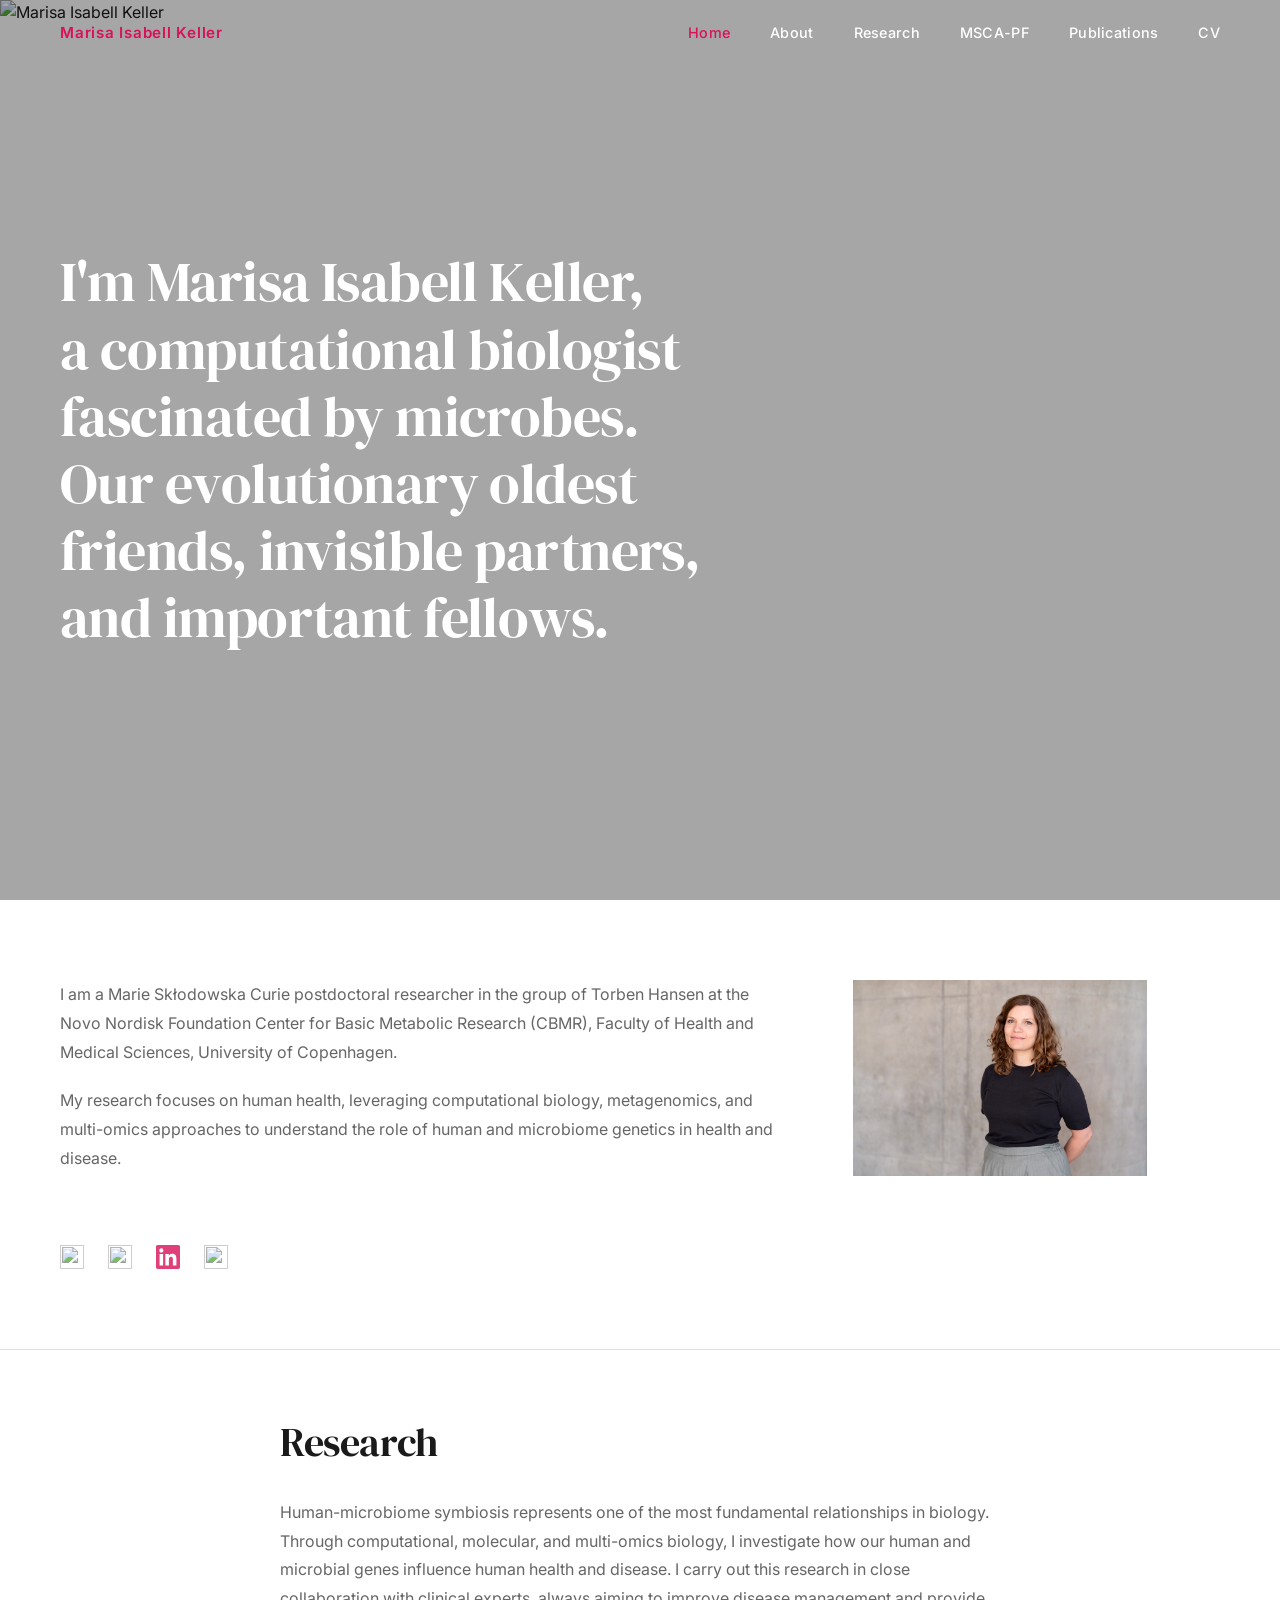
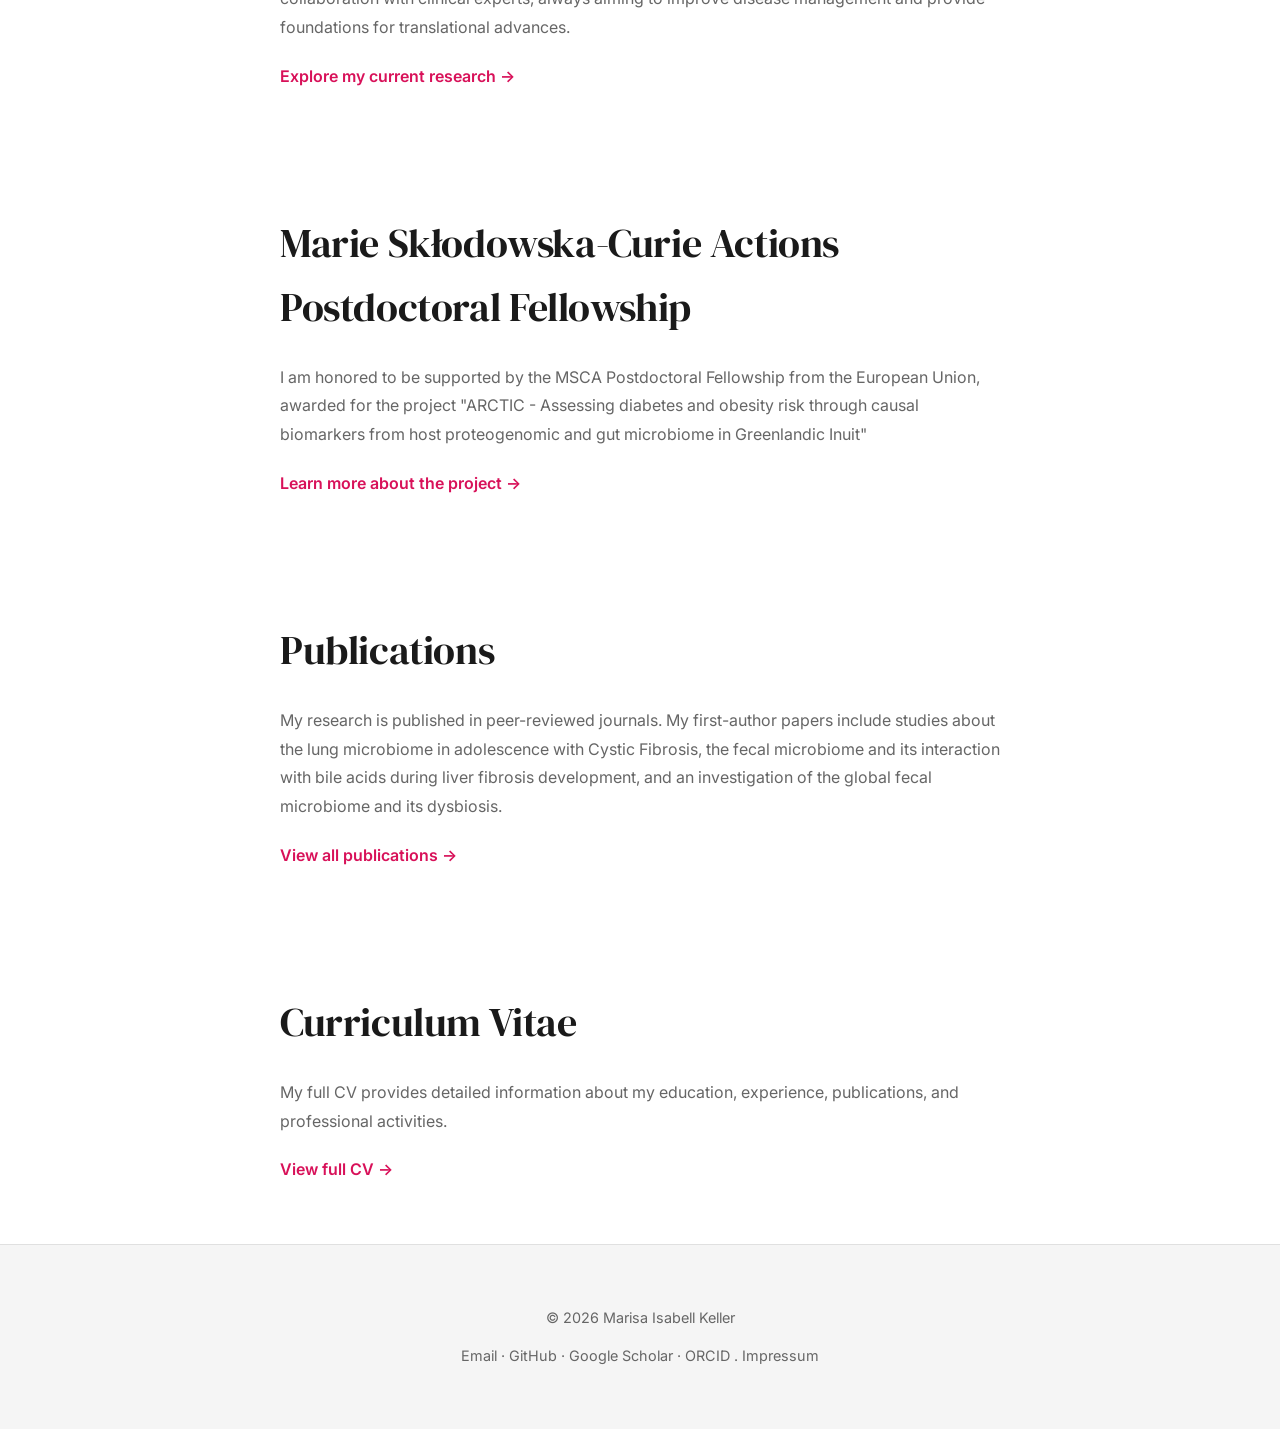
==== index.html @ 7b035389 "Remove News section from index.html Removed the News section and its related content from the index." ====
<!DOCTYPE html>
<html lang="en">
<head>
  <meta charset="UTF-8" />
  <meta name="viewport" content="width=device-width, initial-scale=1.0" />
  <title>Marisa Isabell Keller</title>
  <link rel="stylesheet" href="style.css" />
  <link href="https://fonts.googleapis.com/css2?family=DM+Serif+Display:ital@0;1&display=swap" rel="stylesheet">
</head>

<body>
  <!-- Navigation -->
  <nav class="site-nav">
    <div class="nav-brand">
      <a href="index.html" class="nav-name">Marisa Isabell Keller</a>
    </div>
 <button class="nav-toggle" aria-label="Toggle navigation">
    <span></span>
    <span></span>
    <span></span>
  </button>
    <div class="nav-links">
      <a href="index.html" class="nav-link nav-active">Home</a>
      <a href="index.html#about" class="nav-link">About</a>
      <a href="research.html" class="nav-link">Research</a>
      <a href="msca-pf.html" class="nav-link">MSCA-PF</a>
      <a href="publications.html" class="nav-link">Publications</a>
      <a href="cv.html" class="nav-link">CV</a>
    </div>
  </nav>

  <!-- Full-bleed Hero Image with Overlay Text -->
  <section class="hero-image-section">
    <img src="assets/img/IMG_0040.JPG" alt="Marisa Isabell Keller" class="hero-image-bg">
    <div class="hero-overlay"></div>
    
    <div class="hero-text-container">
      <h1 class="hero-title">I'm Marisa Isabell Keller,<br>a computational biologist fascinated by microbes. Our evolutionary oldest friends, invisible partners, and important fellows.</h1>
    </div>
  </section>

  <main>
    <!-- About Introduction Section -->
    <section class="about-intro-section" id="about">
      <div class="about-content">
        <div class="about-text">
          <p class="intro-text">
            I am a Marie Skłodowska Curie postdoctoral researcher in the group of Torben Hansen at the Novo Nordisk Foundation Center for Basic Metabolic Research (CBMR), Faculty of Health and Medical Sciences, University of Copenhagen.
             </p>
          <p class="intro-text">
            My research focuses on human health, leveraging computational biology, metagenomics, and multi-omics approaches to understand the role of human and microbiome genetics in health and disease.
          </p>
          
          <div class="hero-icons">
            <a href="https://orcid.org/0000-0002-1485-415X" target="_blank" aria-label="ORCID">
              <img src="https://cdn.simpleicons.org/orcid/d81159" alt="">
            </a>
            <a href="https://scholar.google.com/citations?hl=en&user=rikPBz0AAAAJ" target="_blank" aria-label="Google Scholar">
              <img src="https://cdn.simpleicons.org/googlescholar/d81159" alt="">
            </a>
            <a href="https://www.linkedin.com/in/marisa-isabell-keller-954705142/" target="_blank" aria-label="LinkedIn">
              <svg viewBox="0 0 24 24" width="20" height="20" fill="#d81159">
                <path d="M20.45 20.45h-3.56v-5.57c0-1.33-.02-3.04-1.85-3.04-1.85 0-2.13 1.44-2.13 2.94v5.67h-3.56V9h3.41v1.56h.05c.48-.9 1.63-1.85 3.36-1.85 3.59 0 4.25 2.36 4.25 5.44v6.34zM5.34 7.43c-1.14 0-2.03-.92-2.03-2.04 0-1.12.89-2.04 2.03-2.04 1.13 0 2.04.92 2.04 2.04 0 1.12-.91 2.04-2.04 2.04zm1.76 13.02H3.58V9h3.52v11.45zM22.22 0H1.78C.8 0 0 .77 0 1.72v20.56C0 23.23.8 24 1.78 24h20.44c.98 0 1.78-.77 1.78-1.72V1.72C24 .77 23.2 0 22.22 0z"/>
              </svg>
            </a>
            <a href="https://bsky.app/profile/maelschermarisa.bsky.social" target="_blank" aria-label="Bluesky">
              <img src="https://cdn.simpleicons.org/bluesky/d81159" alt="">
            </a>
          </div>
        </div>

        <div class="about-image">
          <img src="assets/img/MarisaIsabellKeller_DSC6851_1920px.jpeg" alt="Marisa Isabell Keller">
        </div>
      </div>
    </section>

    <!-- Research Section -->
    <section class="flow-section" style="position: relative;">
      <div class="section-content">
        <h2>Research</h2>
        <p>
          Human-microbiome symbiosis represents one of the most fundamental relationships in biology. Through computational, molecular, and multi-omics biology, I investigate how our human and microbial genes influence human health and disease. 
          I carry out this research in close collaboration with clinical experts, always aiming to improve disease management and provide foundations for translational advances. 
        </p>
        <p>
         <a href="publications.html" class="link-arrow">Explore my current research →</a>
        </p>
      </div>
      <a href="research.html" class="section-overlay-link" aria-hidden="true" tabindex="-1"></a>
    </section>

    <!-- MSCA-PF Section -->
    <section class="flow-section light" style="position: relative;">
      <div class="section-content">
        <h2>Marie Skłodowska-Curie Actions Postdoctoral Fellowship</h2>
        <p>
          I am honored to be supported by the MSCA Postdoctoral Fellowship from the European Union, awarded for the project "ARCTIC - Assessing diabetes and obesity risk through
causal biomarkers from host proteogenomic and gut microbiome in Greenlandic Inuit"
        </p>
        <p>
          <a href="msca-pf.html" class="link-arrow">Learn more about the project →</a>
        </p>
      </div>
      <a href="msca-pf.html" class="section-overlay-link" aria-hidden="true" tabindex="-1"></a>
    </section>

    <!-- Publications Section -->
    <section class="flow-section" style="position: relative;">
      <div class="section-content">
        <h2>Publications</h2>
        <p>
          My research is published in peer-reviewed journals. My first-author papers include studies about the lung microbiome in adolescence with Cystic Fibrosis, the fecal microbiome and its interaction with bile acids during liver fibrosis development, and an investigation of the global fecal microbiome and its dysbiosis. 
        </p>
        <p>
          <a href="publications.html" class="link-arrow">View all publications →</a>
        </p>
      </div>
      <a href="publications.html" class="section-overlay-link" aria-hidden="true" tabindex="-1"></a>
    </section>

    <!-- CV Section -->
    <section class="flow-section" style="position: relative;">
      <div class="section-content">
        <h2>Curriculum Vitae</h2>
        <p>
          My full CV provides detailed information about my education, experience, publications, and professional activities.
        </p>
        <p>
          <a href="cv.html" class="link-arrow">View full CV →</a>
        </p>
      </div>
      <a href="cv.html" class="section-overlay-link" aria-hidden="true" tabindex="-1"></a>
    </section>
  </main>

  <!-- Footer -->
  <footer>
    <p>© 2026 Marisa Isabell Keller</p>
    <p>
      <a href="mailto:marisa.keller@sund.ku.dk">Email</a> ·
      <a href="https://github.com/MarisaIsabell">GitHub</a> ·
      <a href="https://scholar.google.com/citations?hl=en&user=rikPBz0AAAAJ">Google Scholar</a> ·
      <a href="https://orcid.org/0000-0002-1485-415X">ORCID</a> .
      <a href="impressum.html">Impressum</a>
    </p>
  </footer>
  
  <script>
  const nav = document.querySelector('.site-nav');
  const hero = document.querySelector('.hero-image-section');
  function updateNav() {
    nav.classList.toggle('site-nav--scrolled', window.scrollY >= hero.offsetHeight);
  }
  window.addEventListener('scroll', updateNav, { passive: true });
  updateNav();
</script>
  
  <script>
  const toggle = document.querySelector('.nav-toggle');
  const navLinks = document.querySelector('.nav-links');
  toggle.addEventListener('click', () => {
    toggle.classList.toggle('nav-toggle--open');
    navLinks.classList.toggle('nav-links--open');
  });
</script>
</body>
</html>
---- style.css ----
@import url('https://fonts.googleapis.com/css2?family=DM+Serif+Display:ital@0;1&display=swap');
@import url('https://fonts.googleapis.com/css2?family=Inter:wght@300;400;500;600&display=swap');

/* ============================================
   COLOR PALETTE - MINIMALIST
   ============================================ */
:root {
  --background: #ffffff;
  --text: #1a1a1a;
  --text-light: #666666;
  --accent: #d81159;
  --accent-hover: #b80d4a;
  --beige: #f5f5f5;
  --border: #e0e0e0;
  --white-soft: #fefdfb;
}

* {
  box-sizing: border-box;
  margin: 0;
  padding: 0;
}

html {
  scroll-behavior: smooth;
}

body {
  font-family: 'Inter', -apple-system, BlinkMacSystemFont, 'Segoe UI', sans-serif;
  width: 100%;
  margin: 0 auto;
  padding: 0;
  line-height: 1.6;
  color: var(--text);
  background: var(--background);
  font-size: 1rem;
  font-weight: 400;
}

/* ============================================
   NAVIGATION — HOME (over dark hero)
   ============================================ */

.site-nav {
  display: flex;
  align-items: center;
  justify-content: space-between;
  padding: 20px 60px;
  gap: 18px;
  background: transparent;
  position: fixed;
  top: 0;
  left: 0;
  right: 0;
  z-index: 1000;
  width: 100%;
  transition: background 0.3s ease, box-shadow 0.3s ease;
}

.site-nav--scrolled {
  background: var(--background);
}

.site-nav--scrolled .nav-link {
  color: var(--text);
}

.site-nav--scrolled .nav-link:hover {
  color: var(--accent);
}

.site-nav--scrolled .nav-link.nav-active {
  color: var(--accent);
  font-weight: 600;
}

.site-nav--scrolled .nav-name--secondary {
   color: var(--text);
}

.nav-brand {
  flex-shrink: 0;
}

.nav-name {
  font-size: 0.95rem;
  font-weight: 600;
  letter-spacing: 0.05em;
  text-decoration: none;
  color: var(--accent);
  transition: all 0.3s ease;
}

.nav-name:hover {
  color: var(--accent-hover);
   text-decoration: none;
}

.nav-links {
  display: flex;
  flex-wrap: wrap;
  gap: 40px;
  margin-left: auto;
}

.nav-link {
  color: white;
  text-decoration: none;
  font-size: 0.9rem;
  font-weight: 500;
  letter-spacing: 0.02em;
  transition: all 0.3s ease;
  position: relative;
}

.nav-link:hover {
  font-weight: 700;
  color: var(--accent);
}

.nav-link.nav-active {
  font-weight: 500;
  color: var(--accent);
}

.nav-name--secondary {
  color: white;
text-decoration: none;
}

/* ============================================
   HAMBURGER MENU — MOBILE
   ============================================ */

.nav-toggle {
  display: none;
  flex-direction: column;
  gap: 2px;
  cursor: pointer;
  background: none;
  border: none;
  padding: 4px;
  position: relative;    /* ← add */
  z-index: 1001;  
}

.nav-toggle span {
  display: block;
  width: 24px;
  height: 2px;
  background: white;
  transition: all 0.3s ease;
}

.site-nav--scrolled .nav-toggle span {
  background: var(--text);
}

.nav-toggle--open span:nth-child(1) {
  transform: translateY(7px) rotate(45deg);
}

.nav-toggle--open span:nth-child(2) {
  opacity: 0;
}

.nav-toggle--open span:nth-child(3) {
  transform: translateY(-7px) rotate(-45deg);
}

@media (max-width: 768px) {
  .nav-toggle {
    display: flex;
  }
  .nav-links {
    display: none;
    position: fixed;
    top: 0;
    left: 0;
    right: 0;
    bottom: 0;
    background: transparent;        /* ← was var(--background) */
    flex-direction: column;
    align-items: flex-end;          /* ← was center */
    justify-content: flex-start;    /* ← was center */
    padding-top: 30px;              /* ← space below nav bar */
    padding-right: 30px;            /* ← right alignment breathing room */
    gap: 6px;
    z-index: 999;
  }
  .nav-links--open {
    display: flex;
  }
  .nav-links .nav-link {
    color: white;                   /* ← was var(--text), needs to show on hero */
    font-size: 1rem;
  }
  .nav-links .nav-link.nav-active {
    color: var(--accent);
  }
}

/* ============================================
   PAGE HERO — secondary pages
   ============================================
   Full-bleed image hero matching the home page
   style, but at 50vh height for inner pages.
   Nav sits above it (sticky, solid background).
   ============================================ */

.page-hero {
  position: relative;
  width: 100%;
  height: 75vh;
  min-height: 300px;
  overflow: hidden;
  display: flex;
  align-items: flex-end;
  justify-content: flex-start;
}

.page-hero-bg {
  position: absolute;
  top: 0;
  left: 0;
  width: 100%;
  height: 100%;
  object-fit: cover;
  object-position: center;
  z-index: 0;
}

.page-hero-overlay {
  position: absolute;
  top: 0;
  left: 0;
  right: 0;
  bottom: 0;
  background: rgba(0, 0, 0, 0.40);
  z-index: 1;
}

.photo-credit {
  position: absolute;
  bottom: 12px;
  right: 16px;
  z-index: 2;
  font-size: 0.6rem;
  color: rgba(255, 255, 255, 0.7);
  text-decoration: none;
  letter-spacing: 0.02em;
  transition: color 0.3s ease;
}

.photo-credit:hover {
  color: white;
  text-decoration: none;
}

.page-hero-text {
  position: relative;
  z-index: 2;
  padding: 60px 57px;
}

.page-hero-label {
  display: block;
  font-size: 1.2rem;
  font-weight: 600;
  letter-spacing: 0.12em;
  text-transform: uppercase;
  color: var(--accent);
  margin-bottom: 12px;
text-shadow: 0 1px 5px rgba(0, 0, 0, 0.8);
}

.page-hero h1 {
  font-family: 'DM Serif Display', serif;
  font-size: 3rem;
  font-weight: 400;
  line-height: 1.2;
  color: white;
  letter-spacing: -0.01em;
  max-width: 700px;
  margin: 0;
}

/* ============================================
   HERO IMAGE SECTION
   ============================================ */

.hero-image-section {
  position: relative;
  width: 100%;
  height: 100vh;
  overflow: hidden;
  display: flex;
  align-items: center;
  justify-content: flex-start;
}

.hero-image-bg {
  position: absolute;
  top: 0;
  left: 0;
  width: 100%;
  height: 100%;
  object-fit: cover;
  object-position: center;
  z-index: 0;
}

.hero-overlay {
  position: absolute;
  top: 0;
  left: 0;
  right: 0;
  bottom: 0;
  background: rgba(0, 0, 0, 0.35);
  z-index: 1;
}

.hero-text-container {
  position: relative;
  z-index: 2;
  text-align: left;
  padding: 60px 60px;
  max-width: 800px;
  margin: 0;
}

.hero-title {
  font-family: 'DM Serif Display', serif;
  font-size: 3.5rem;
  font-weight: 400;
  line-height: 1.2;
  color: white;
  letter-spacing: -0.01em;
  margin: 0;
}

/* ============================================
   MAIN CONTENT
   ============================================ */

main {
  padding: 0;
  width: 100%;
}

.section-content {
  max-width: 800px;
  margin: 0 auto;
  padding: 0 40px;
}

/* ============================================
   ABOUT INTRO SECTION
   ============================================ */

.about-intro-section {
  padding: 80px 60px;
  background: var(--background);
  width: 100%;
  border-bottom: 1px solid var(--border);
}

.about-content {
  max-width: 1200px;
  margin: 0 auto;
  display: grid;
  grid-template-columns: 2fr 1fr;
  gap: 60px;
  align-items: center;
}

.about-text {
  display: flex;
  flex-direction: column;
}

.intro-text {
  font-size: 1.0rem;
  line-height: 1.8;
  color: var(--text-light);
  margin-bottom: 20px;
}

.intro-text:last-of-type {
  margin-bottom: 32px;
}

.about-image {
  width: 80%;
  overflow: hidden;
   align-self: start;
}

.about-image img {
  width: 100%;
  height: auto;
  display: block;
  object-fit: cover;
   max-height: 480px;
   object-position: top;
}

.hero-icons {
  display: flex;
  gap: 24px;
  margin-top: 40px;
  align-items: center;
}

.hero-icons a {
  display: inline-flex;
  align-items: center;
  justify-content: center;
  text-decoration: none;
  transition: opacity 0.3s ease, transform 0.3s ease;
}

.hero-icons img,
.hero-icons svg {
  width: 24px;
  height: 24px;
  opacity: 0.8;
  transition: opacity 0.3s ease, transform 0.3s ease;
}

.hero-icons a:hover img,
.hero-icons a:hover svg {
  opacity: 1;
  transform: translateY(-2px);
}

/* ============================================
   FLOW SECTIONS
   ============================================ */

.flow-section {
  padding: 60px 40px;
  background: var(--background);
  width: 100%;
  border-top: none;
}

.flow-section.light {
  background: var(--background);
}

.flow-section h2 {
  font-family: 'DM Serif Display', serif;
  font-size: 2.5rem;
  font-weight: 400;
  color: var(--text);
  margin: 0 0 24px 0;
  letter-spacing: -0.01em;
}

.flow-section p {
  font-size: 1.0rem;
  line-height: 1.8;
  color: var(--text-light);
  margin-bottom: 20px;
}

.flow-section p:last-child {
  margin-bottom: 0;
}

.link-arrow {
  color: var(--accent);
  text-decoration: none;
  font-weight: 600;
  transition: all 0.3s ease;
  display: inline-block;
}

.link-arrow:hover {
  color: var(--accent-hover);
  transform: translateX(4px);
}

/* ============================================
   TYPOGRAPHY
   ============================================ */

h1, h2, h3, h4, h5, h6 {
  font-family: 'DM Serif Display', serif;
  font-weight: 400;
  letter-spacing: -0.01em;
  color: var(--text);
}

h2 {
  font-size: 2.5rem;
  margin: 0 0 32px 0;
}

h3 {
  font-size: 1.4rem;
  margin: 0 0 20px 0;
}

p {
  margin: 0 0 16px 0;
  font-size: 1rem;
  line-height: 1.8;
  color: var(--text-light);
}

p:last-child {
  margin-bottom: 0;
}

a {
  color: var(--accent);
  text-decoration: none;
  transition: all 0.3s ease;
}

a:hover {
  color: var(--accent-hover);
}
.news-figure-right {
  float: right;
  max-width: 320px;
  margin: 0 0 1rem 1.5rem;  /* space below + to the left of the image */
}

.news-figure-right img {
  width: 100%;
  height: auto;
  border-radius: 6px;
  display: block;
}

.news-figure-right figcaption {
  font-size: 0.85rem;
  color: #666;
  margin-top: 0.4rem;
}

/* stack instead of float on narrow screens */
@media (max-width: 600px) {
  .news-figure-right {
    float: none;
    max-width: 100%;
    margin: 1rem 0;
  }
}
/* ============================================
   FOOTER
   ============================================ */

footer {
  padding: 60px 60px;
  margin-top: 0;
  border-top: 1px solid var(--border);
  font-size: 0.9rem;
  color: var(--text-light);
  background: var(--beige);
  text-align: center;
  width: 100%;
}

footer p {
  margin-bottom: 12px;
  font-size: 0.9rem;
}

footer p:last-child {
  margin-bottom: 0;
}

footer a {
  text-decoration: none;
  color: var(--text-light);
  border-bottom: 1px solid transparent;
  transition: all 0.3s ease;
}

footer a:hover {
  color: var(--accent);
  border-bottom-color: var(--accent);
}

/* ============================================
   RESPONSIVE DESIGN
   ============================================ */

@media (max-width: 1024px) {
  .site-nav {
    padding: 25px 40px;
  }

  .nav-links {
    gap: 30px;
  }

  .hero-title {
    font-size: 2.8rem;
  }

  .hero-text-container {
    padding: 60px 40px;
  }

  .about-intro-section {
    padding: 80px 40px;
  }

  .about-content {
    gap: 40px;
  }

  .flow-section {
    padding: 60px 40px;
  }

  .flow-section h2 {
    font-size: 2rem;
  }

  .intro-text,
  .flow-section p {
    font-size: 1rem;
  }

  .page-hero {
    height: 45vh;
  }

  .page-hero-text {
    padding: 40px 40px;
  }

  .page-hero h1 {
    font-size: 2.4rem;
  }
}

@media (max-width: 768px) {
  .site-nav {
    padding: 20px 30px;
  }

  .nav-name {
    font-size: 0.85rem;
   text-decoration: none;
  }

  .nav-links {
    gap: 25px;
    font-size: 0.85rem;
  }

  .hero-title {
    font-size: 2rem;
  }

  .hero-text-container {
    padding: 40px 30px;
  }

  .about-intro-section {
    padding: 60px 30px;
  }

  .about-content {
    grid-template-columns: 1fr;
    gap: 40px;
  }

  .flow-section {
    padding: 50px 30px;
  }

  .flow-section h2 {
    font-size: 1.8rem;
    margin-bottom: 20px;
  }

  .intro-text,
  .flow-section p {
    font-size: 0.95rem;
    margin-bottom: 16px;
  }

  .hero-icons {
    gap: 18px;
  }

  .hero-icons img,
  .hero-icons svg {
    width: 20px;
    height: 20px;
  }

  footer {
    padding: 40px 30px;
  }

  .page-hero {
    height: 27vh;
    min-height: 260px;
  }

  .page-hero-text {
    padding: 32px 30px;
  }

  .page-hero h1 {
    font-size: 2rem;
  }
}

@media (max-width: 480px) {
  .site-nav {
    padding: 16px 20px;
  }

  .nav-brand {
    width: auto;
    margin-bottom: 0;
  }

  .nav-links {
    gap: 8px;
    flex-wrap: wrap;
    font-size: 0.8rem;
  }

  .hero-image-section {
    height: 100vh;
  }

  .hero-title {
    font-size: 1.5rem;
    line-height: 1.3;
  }

  .hero-text-container {
    padding: 30px 18px;
  }

  .about-intro-section {
    padding: 50px 20px;
  }

  .about-content {
    grid-template-columns: 1fr;
    gap: 30px;
  }

  .flow-section {
    padding: 50px 20px;
  }

  .flow-section h2 {
    font-size: 1.5rem;
    margin-bottom: 16px;
  }

  .intro-text,
  .flow-section p {
    font-size: 0.9rem;
    margin-bottom: 12px;
  }

  .section-content {
    padding: 0 20px;
  }

  .hero-icons {
    gap: 14px;
    margin-top: 32px;
  }

  .hero-icons img,
  .hero-icons svg {
    width: 18px;
    height: 18px;
  }

  footer {
    padding: 30px 20px;
    font-size: 0.8rem;
  }

  footer p {
    margin-bottom: 8px;
  }

  .page-hero {
    height: 25vh;
    min-height: 220px;
  }

  .page-hero-text {
    padding: 24px 20px;
  }

  .page-hero h1 {
    font-size: 1.6rem;
  }
}

/* ============================================
   INNER PAGE LAYOUT
   ============================================
   Used on all pages except index.html.
   Nav sits over the page-hero (position: fixed,
   transparent) exactly like the home page.
   ============================================ */

.inner-main {
  padding: 0;
  width: 100%;
}

.inner-section {
  padding: 80px 60px;
}

.inner-section + .inner-section {
  padding-top: 0;
}

.inner-content {
  max-width: 800px;
  margin: 0 auto;
}

.inner-content h2 {
  font-family: 'DM Serif Display', serif;
  font-size: 2rem;
  font-weight: 400;
  color: var(--text);
  margin: 0 0 24px 0;
  letter-spacing: -0.01em;
}

.inner-content p {
  font-size: 1.05rem;
  line-height: 1.8;
  color: var(--text-light);
  margin-bottom: 16px;
}

.inner-content p:last-child {
  margin-bottom: 0;
}

.inner-content strong {
  color: var(--text);
  font-weight: 600;
}
.inner-content a {
  color: inherit;
  text-decoration: none;
}

.inner-content a:hover {
  color: var(--accent);
  text-decoration: underline;
}

/* CV page: short hero (no background image) */
.page-hero--short {
  height: 28vh;
  min-height: 200px;
  background: var(--text);
}

/* ============================================
   PUBLICATIONS LIST
   ============================================ */

.pub-year-group {
  margin-bottom: 56px;
}

.pub-year-group:last-child {
  margin-bottom: 0;
}

.pub-year-label {
  font-family: 'DM Serif Display', serif;
  font-size: 1.6rem;
  font-weight: 400;
  color: var(--text);
  margin-bottom: 24px;
  padding-bottom: 12px;
  border-bottom: 1px solid var(--border);
}

.pub-entry {
  padding: 20px 0;
  border-bottom: 1px solid var(--border);
}

.pub-entry:last-child {
  border-bottom: none;
}

.pub-meta {
  display: flex;
  flex-direction: column;
  gap: 4px;
}

.pub-authors {
  font-size: 0.9rem;
  color: var(--text-light);
  line-height: 1.6;
}

.pub-title {
  font-size: 1rem;
  font-weight: 600;
  color: var(--text);
  line-height: 1.5;
  display: block;
  margin-top: 2px;
}

.pub-journal {
  font-size: 0.9rem;
  color: var(--text-light);
  display: flex;
  align-items: center;
  gap: 8px;
  flex-wrap: wrap;
}

.pub-doi {
  font-size: 0.8rem;
  color: var(--accent);
  text-decoration: none;
  margin-top: 2px;
  display: inline-block;
  letter-spacing: 0.01em;
}

.pub-doi:hover {
  color: var(--accent-hover);
}

.pub-badge {
  display: inline-block;
  font-size: 0.7rem;
  font-weight: 600;
  letter-spacing: 0.08em;
  text-transform: uppercase;
  padding: 2px 7px;
  border-radius: 2px;
  vertical-align: middle;
}

.pub-badge--preprint {
  background: #fff3e0;
  color: #b35c00;
}

.pub-badge--thesis {
  background: #e8f5e9;
  color: #2e7d32;
}

/* ============================================
   RESPONSIVE — INNER PAGES
   ============================================ */

@media (max-width: 1024px) {
  .inner-section {
    padding: 60px 40px;
  }
  .inner-section + .inner-section {
    padding-top: 0;
  }
}

@media (max-width: 768px) {
  .inner-section {
    padding: 48px 30px;
  }
  .inner-section + .inner-section {
    padding-top: 0;
  }
  .inner-content h2 {
    font-size: 1.6rem;
  }
  .pub-year-label {
    font-size: 1.3rem;
  }
}

@media (max-width: 480px) {
  .inner-section {
    padding: 40px 20px;
  }
  .inner-section + .inner-section {
    padding-top: 0;
  }
  .inner-content h2 {
    font-size: 1.4rem;
  }
}

.section-overlay-link {
  position: absolute;
  inset: 0;
  z-index: 0;
}

.section-content {
  position: relative;
  z-index: 1;
}

.flow-section:has(.section-overlay-link) {
  cursor: pointer;
}

.eu-logo {
  height: 72px;
  width: auto;
  flex-shrink: 0;
}

.pub-authors strong {
  color: var(--accent);
}
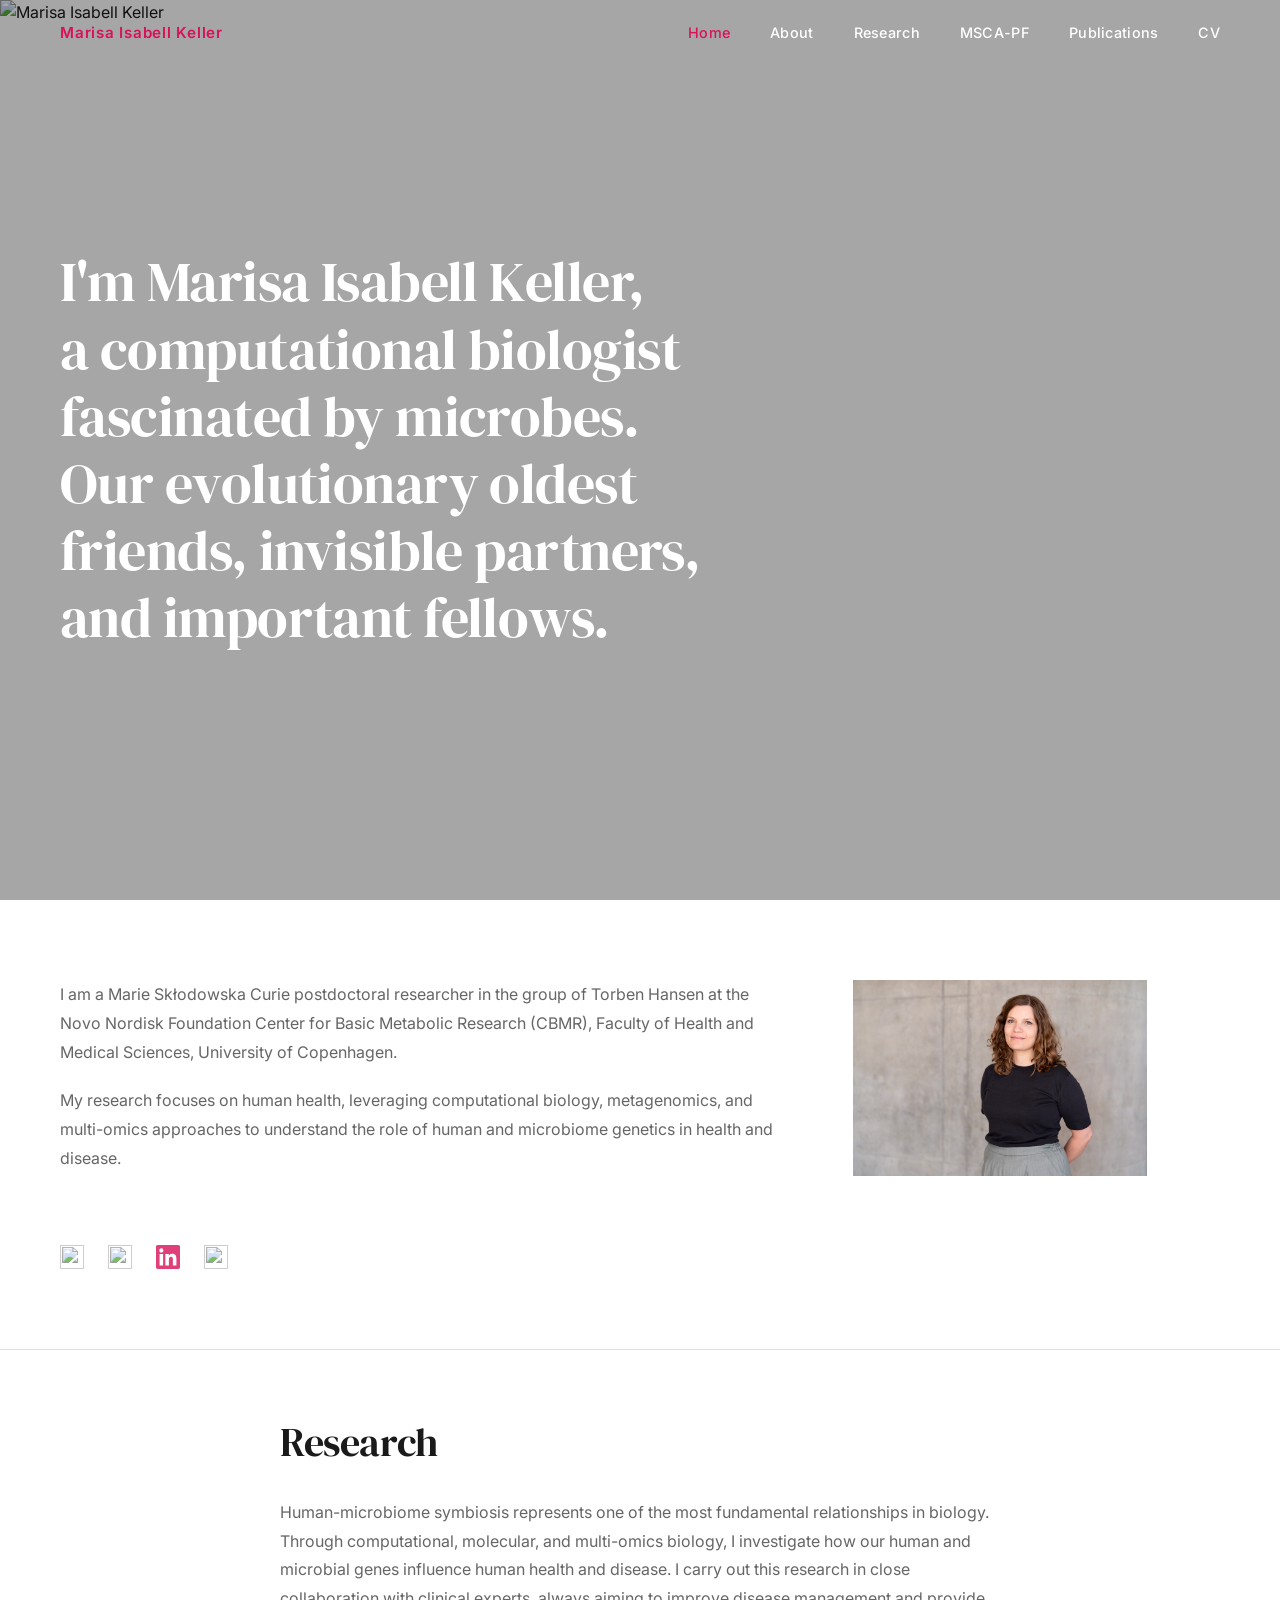
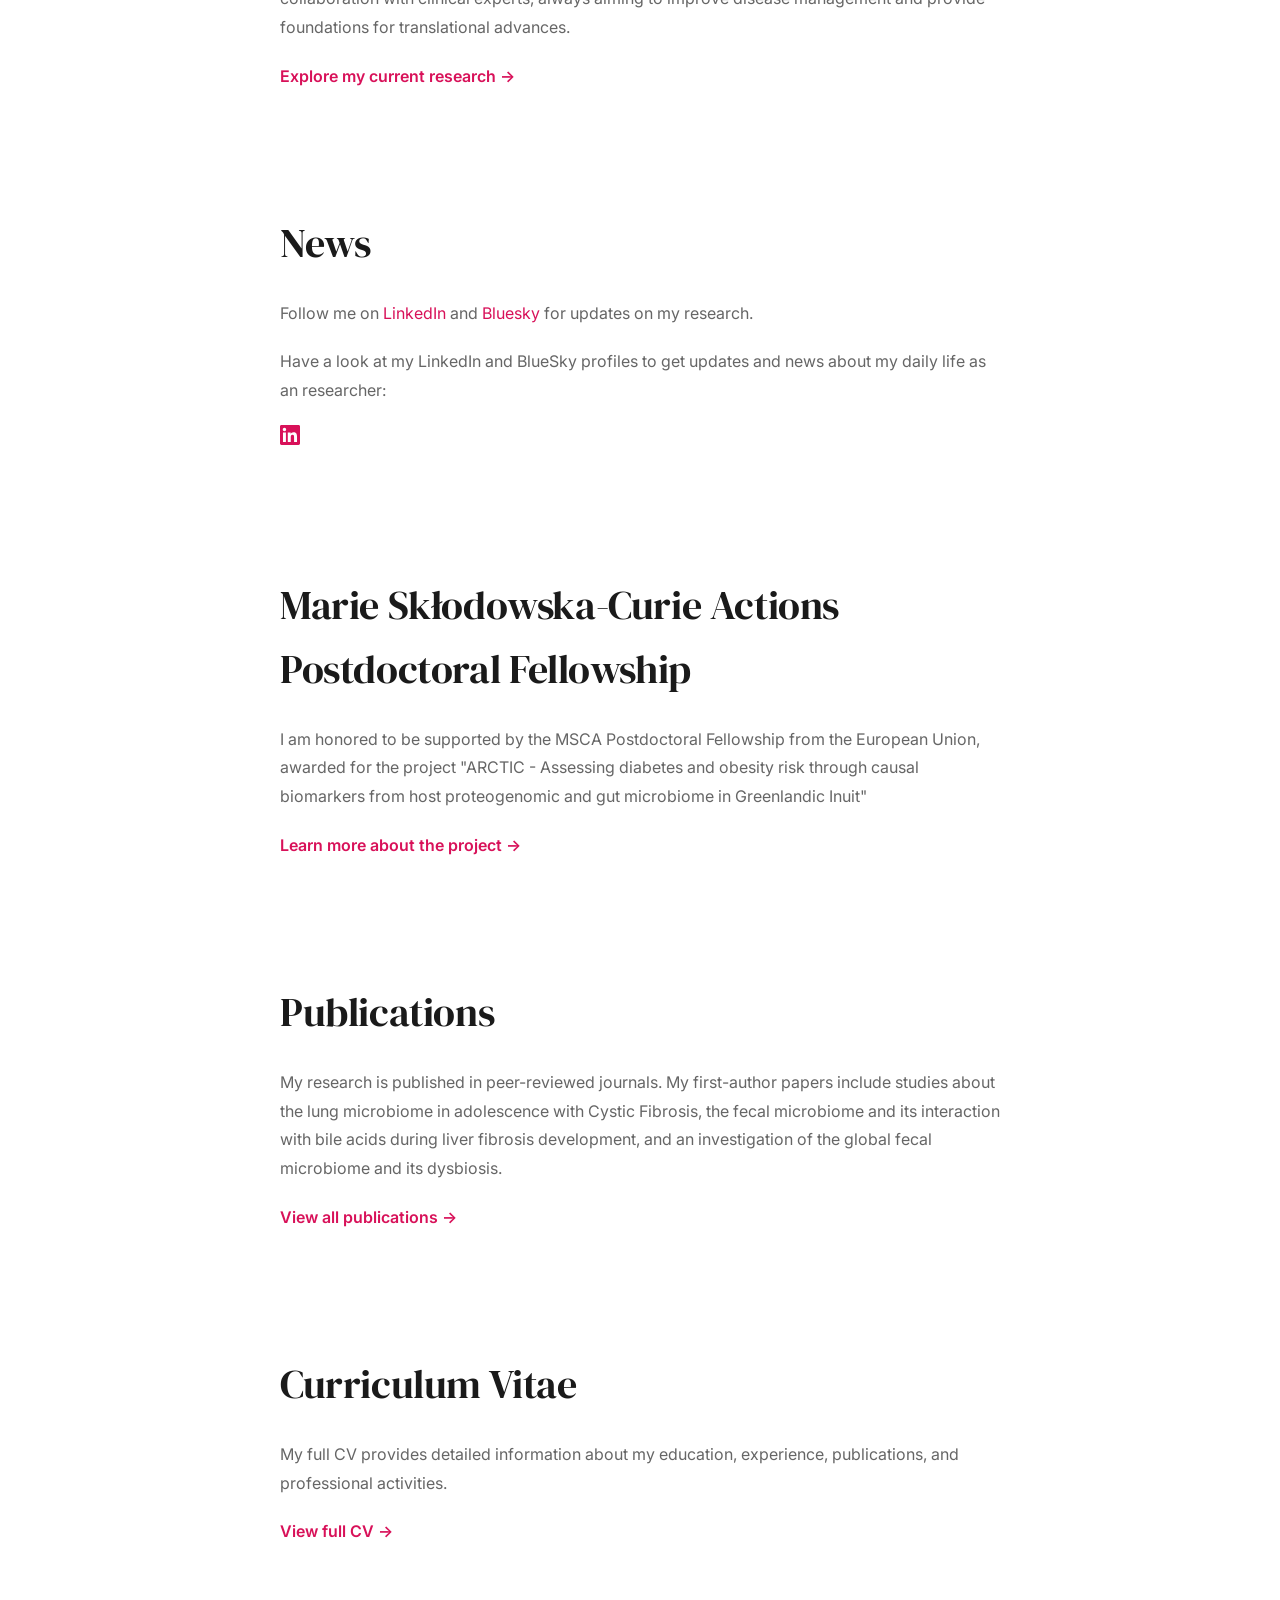
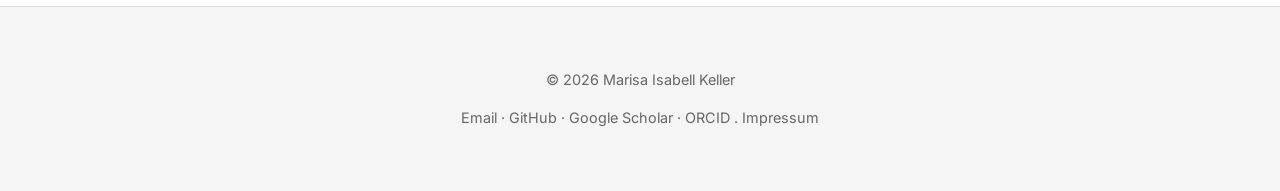
==== commit 607640ae: "Add News section with social media links Added a News section with links to LinkedIn and Bluesky pro" ====
--- a/index.html
+++ b/index.html
@@ -90,6 +90,28 @@
       <a href="research.html" class="section-overlay-link" aria-hidden="true" tabindex="-1"></a>
     </section>
 
+    <!-- News Section -->
+    <section class="flow-section" style="position: relative;">
+      <div class="section-content">
+        <h2>News</h2>
+        <p>Follow me on <a href="YOUR-LINKEDIN-URL" target="_blank" rel="noopener">LinkedIn</a>
+and <a href="YOUR-BLUESKY-URL" target="_blank" rel="noopener">Bluesky</a>
+for updates on my research.</p>
+        
+        <p>
+          Have a look at my LinkedIn and BlueSky profiles to get updates and news about my daily life as an researcher:
+        </p>
+          <a href="https://www.linkedin.com/in/marisa-isabell-keller-954705142/" target="_blank" aria-label="LinkedIn">
+              <svg viewBox="0 0 24 24" width="20" height="20" fill="#d81159">
+                <path d="M20.45 20.45h-3.56v-5.57c0-1.33-.02-3.04-1.85-3.04-1.85 0-2.13 1.44-2.13 2.94v5.67h-3.56V9h3.41v1.56h.05c.48-.9 1.63-1.85 3.36-1.85 3.59 0 4.25 2.36 4.25 5.44v6.34zM5.34 7.43c-1.14 0-2.03-.92-2.03-2.04 0-1.12.89-2.04 2.03-2.04 1.13 0 2.04.92 2.04 2.04 0 1.12-.91 2.04-2.04 2.04zm1.76 13.02H3.58V9h3.52v11.45zM22.22 0H1.78C.8 0 0 .77 0 1.72v20.56C0 23.23.8 24 1.78 24h20.44c.98 0 1.78-.77 1.78-1.72V1.72C24 .77 23.2 0 22.22 0z"/>
+              </svg>
+            </a>
+            <a href="https://bsky.app/profile/maelschermarisa.bsky.social" target="_blank" aria-label="Bluesky">
+              <img src="https://cdn.simpleicons.org/bluesky/d81159" alt="">
+            </a
+      </div>
+    </section>
+
     <!-- MSCA-PF Section -->
     <section class="flow-section light" style="position: relative;">
       <div class="section-content">
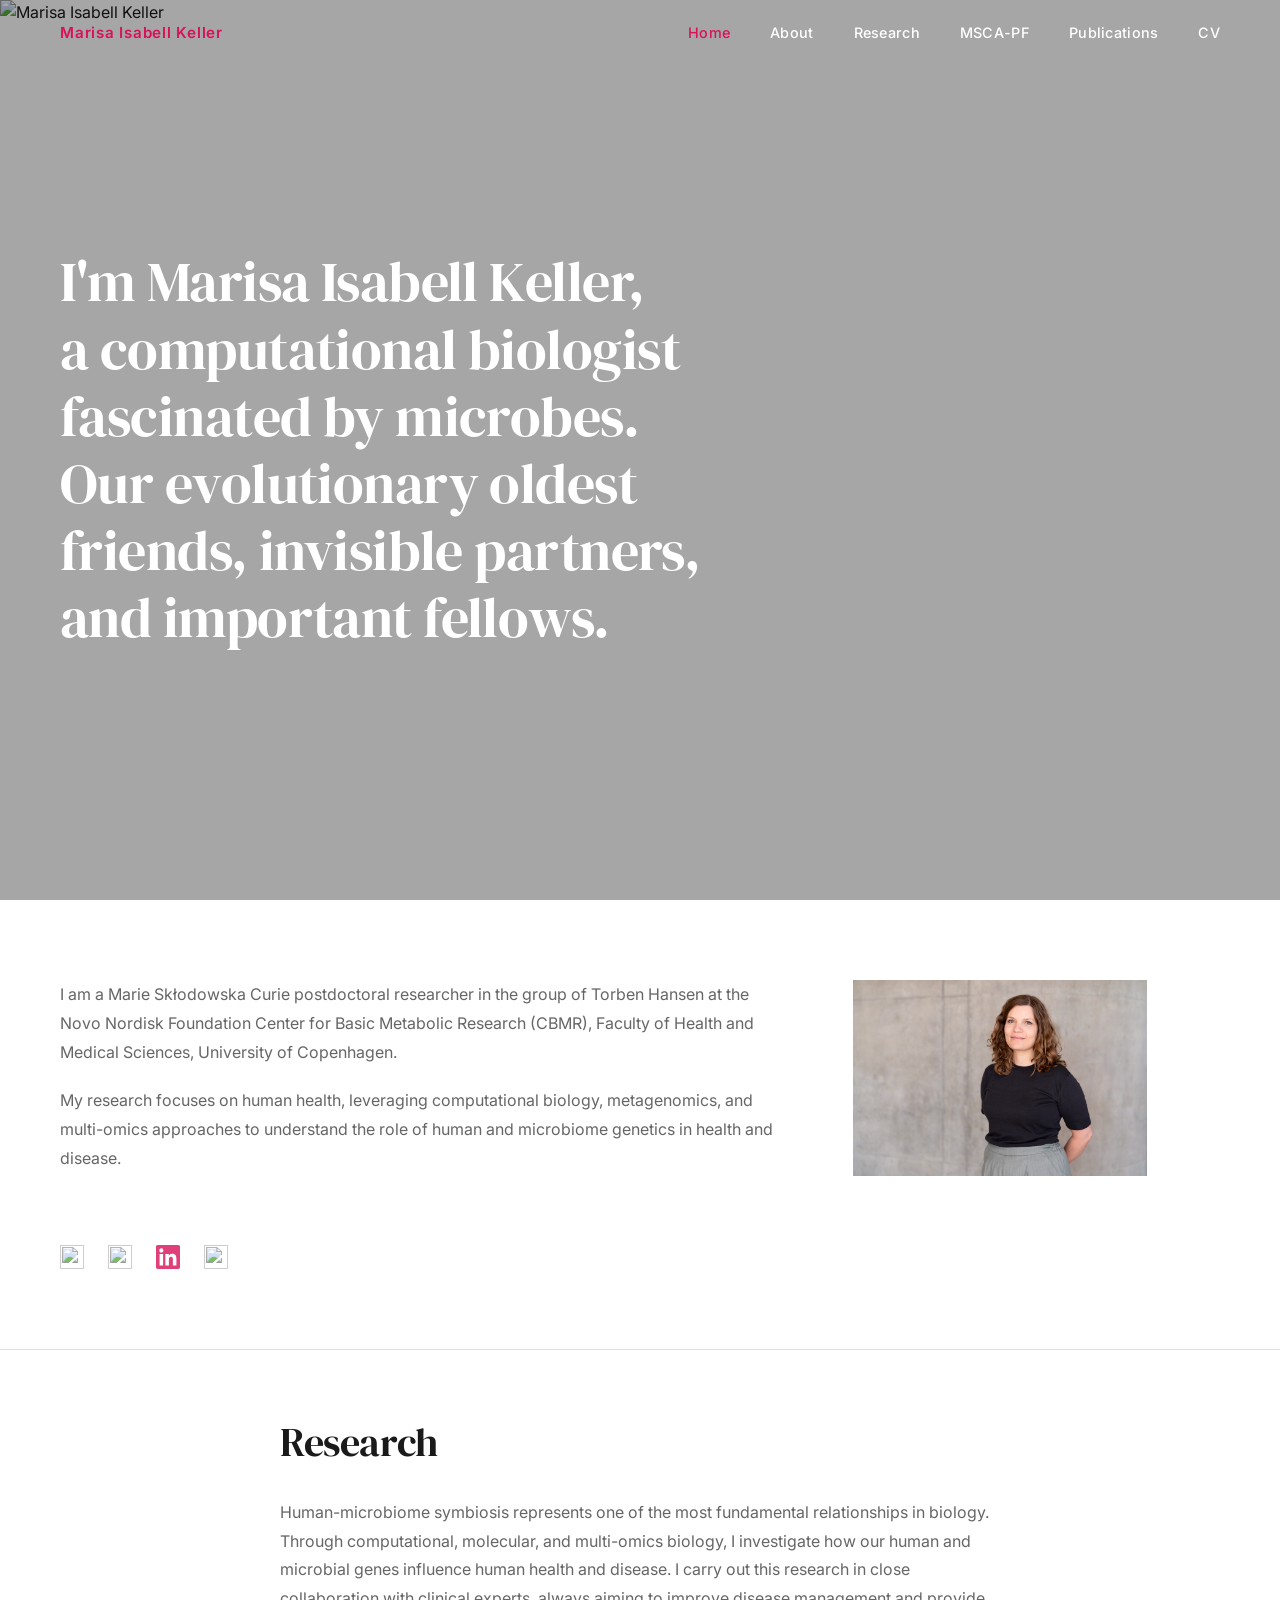
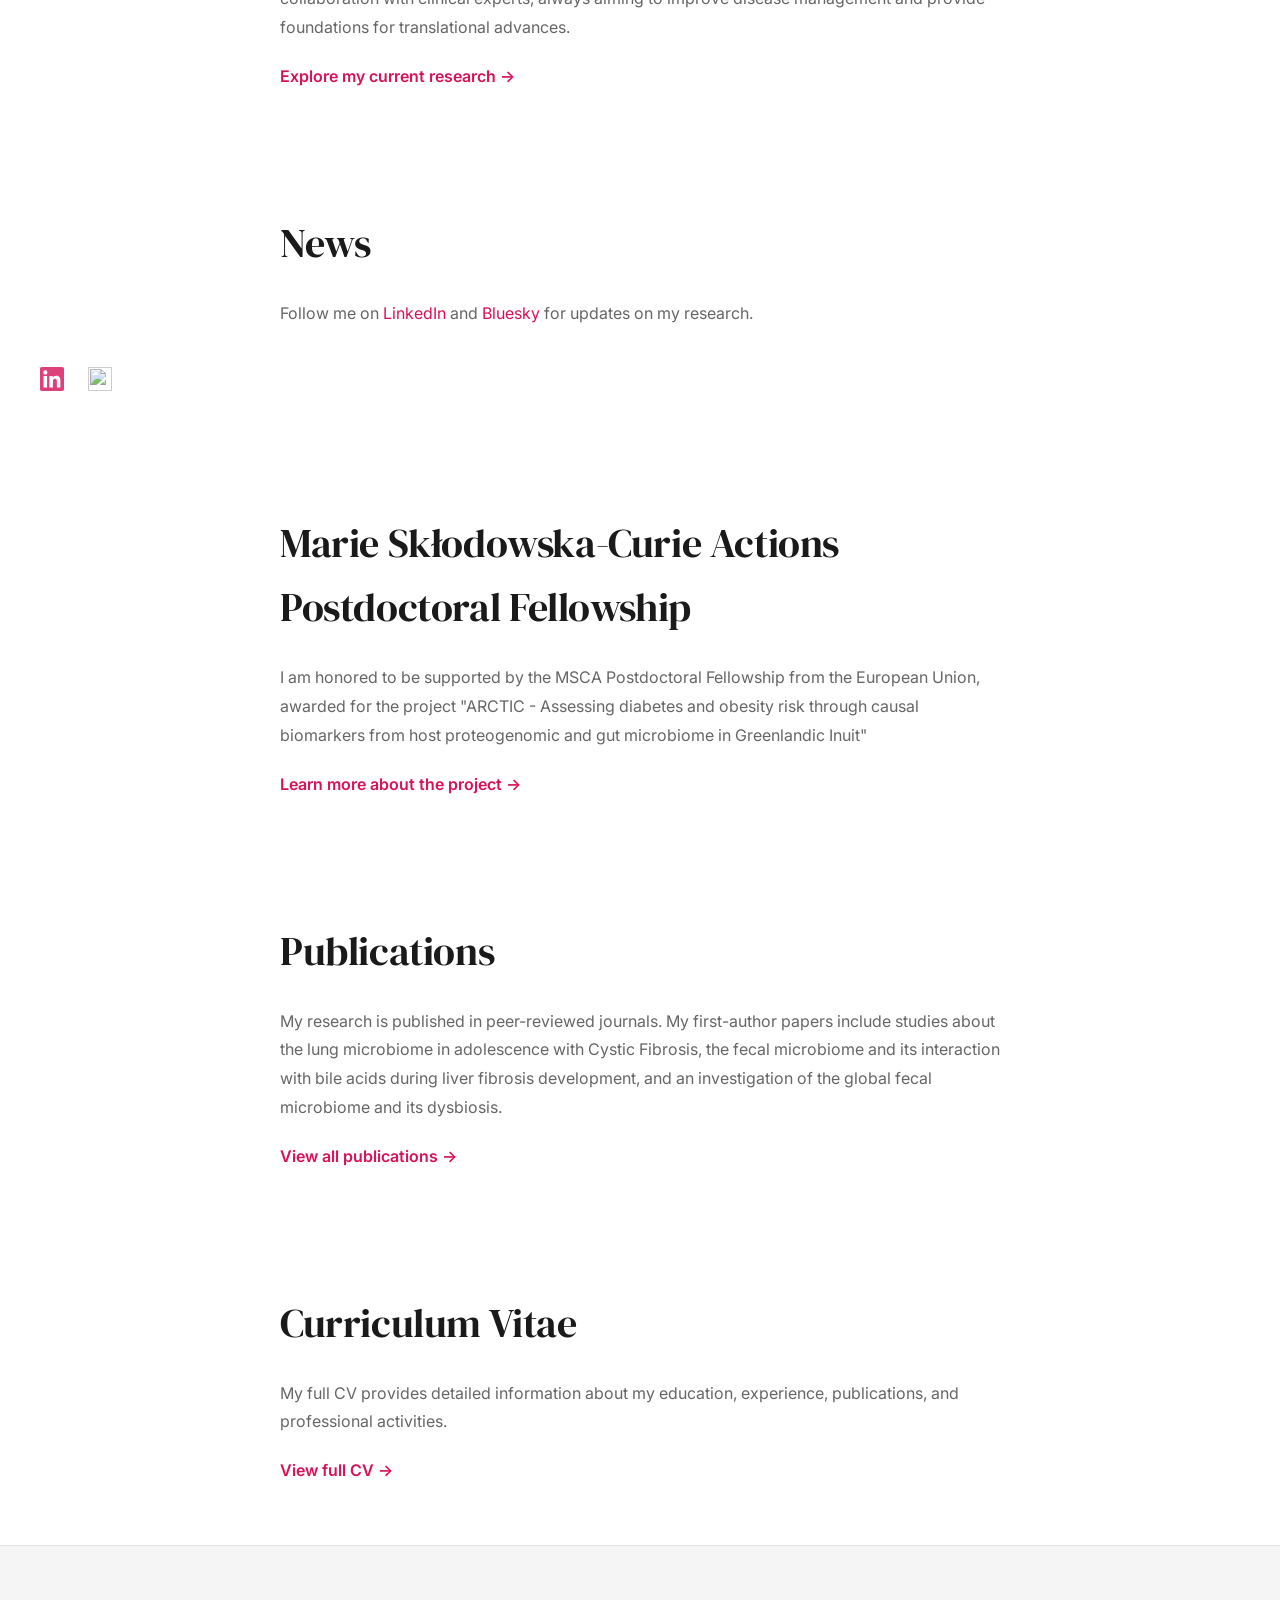
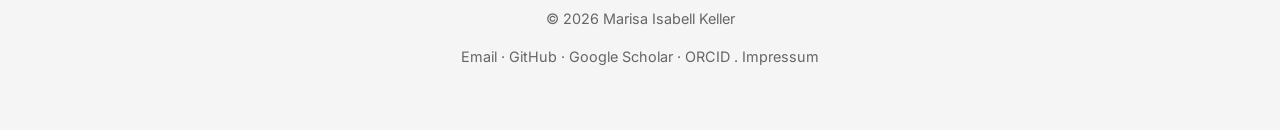
==== commit 46a5f528: "Clean up profile links section in index.html Removed redundant paragraph about LinkedIn and BlueSky " ====
--- a/index.html
+++ b/index.html
@@ -97,10 +97,8 @@
         <p>Follow me on <a href="YOUR-LINKEDIN-URL" target="_blank" rel="noopener">LinkedIn</a>
 and <a href="YOUR-BLUESKY-URL" target="_blank" rel="noopener">Bluesky</a>
 for updates on my research.</p>
-        
-        <p>
-          Have a look at my LinkedIn and BlueSky profiles to get updates and news about my daily life as an researcher:
-        </p>
+      </div>
+   <div class="hero-icons">
           <a href="https://www.linkedin.com/in/marisa-isabell-keller-954705142/" target="_blank" aria-label="LinkedIn">
               <svg viewBox="0 0 24 24" width="20" height="20" fill="#d81159">
                 <path d="M20.45 20.45h-3.56v-5.57c0-1.33-.02-3.04-1.85-3.04-1.85 0-2.13 1.44-2.13 2.94v5.67h-3.56V9h3.41v1.56h.05c.48-.9 1.63-1.85 3.36-1.85 3.59 0 4.25 2.36 4.25 5.44v6.34zM5.34 7.43c-1.14 0-2.03-.92-2.03-2.04 0-1.12.89-2.04 2.03-2.04 1.13 0 2.04.92 2.04 2.04 0 1.12-.91 2.04-2.04 2.04zm1.76 13.02H3.58V9h3.52v11.45zM22.22 0H1.78C.8 0 0 .77 0 1.72v20.56C0 23.23.8 24 1.78 24h20.44c.98 0 1.78-.77 1.78-1.72V1.72C24 .77 23.2 0 22.22 0z"/>
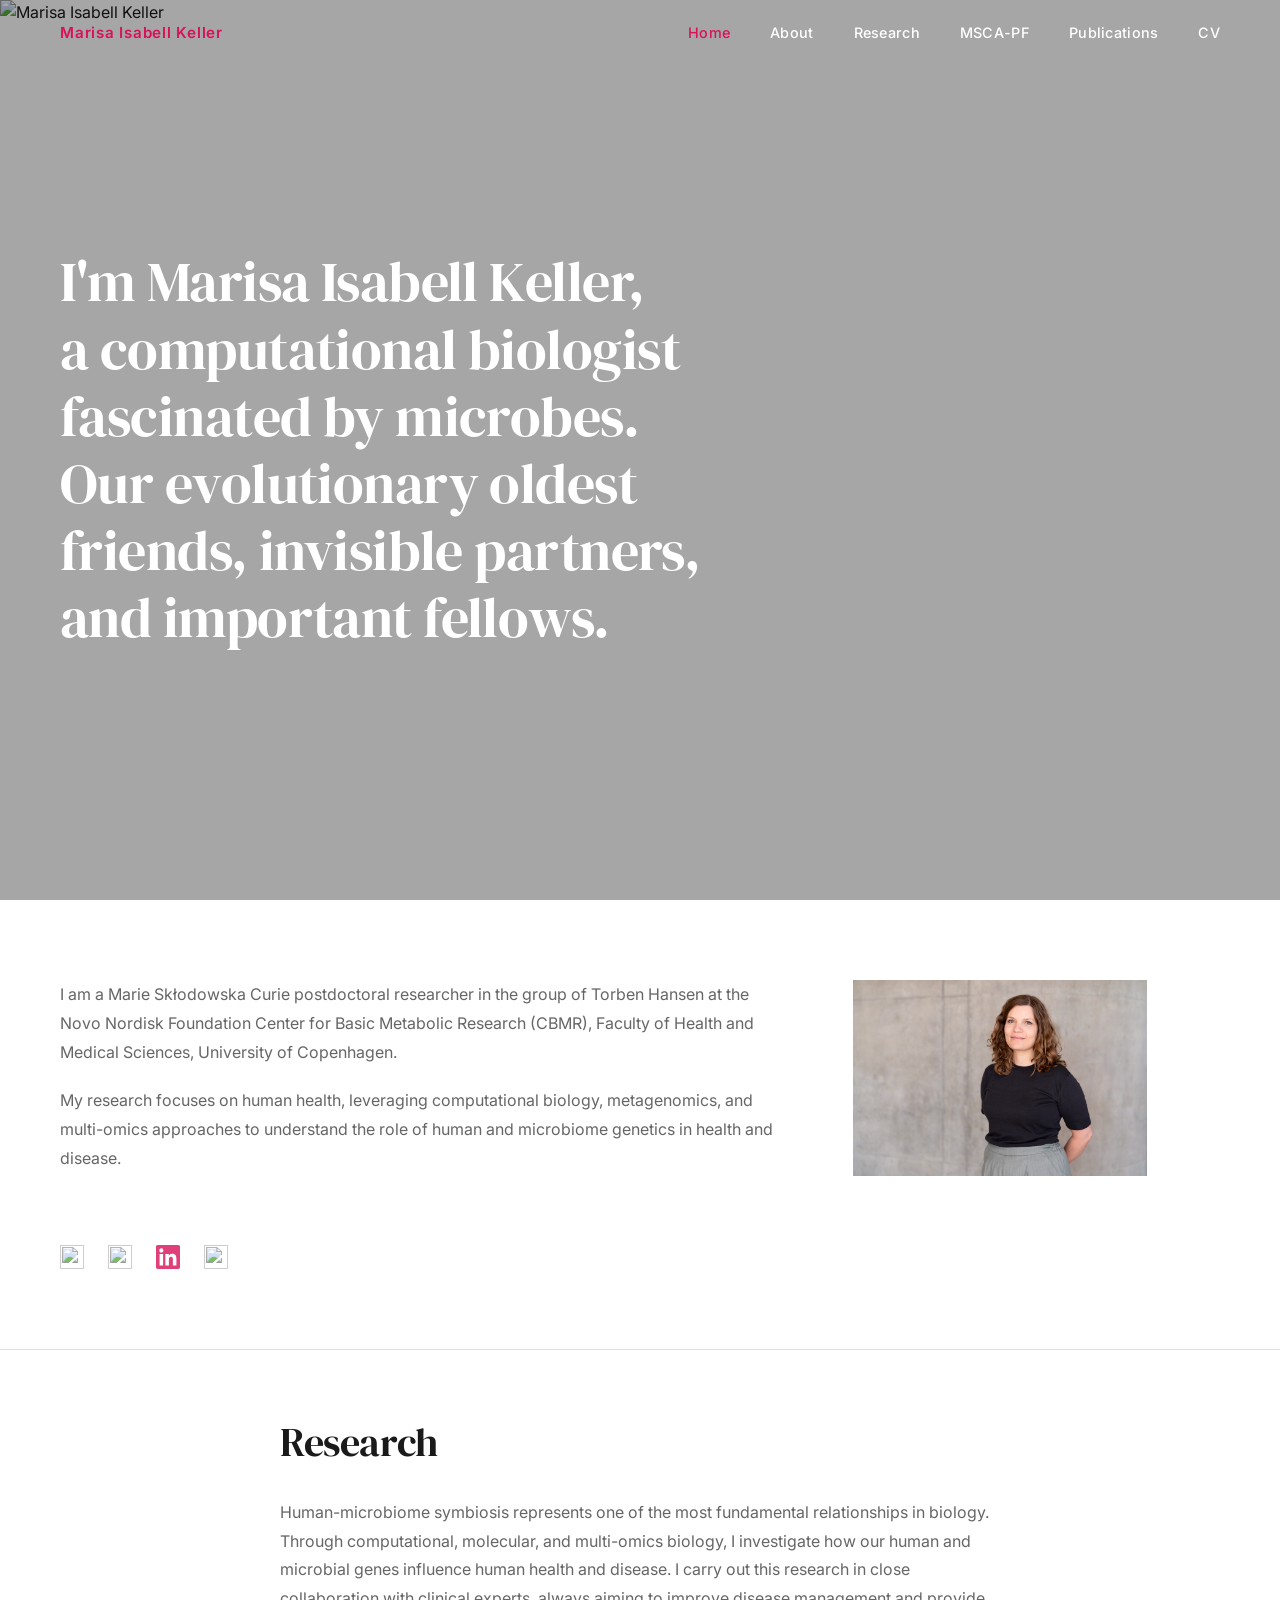
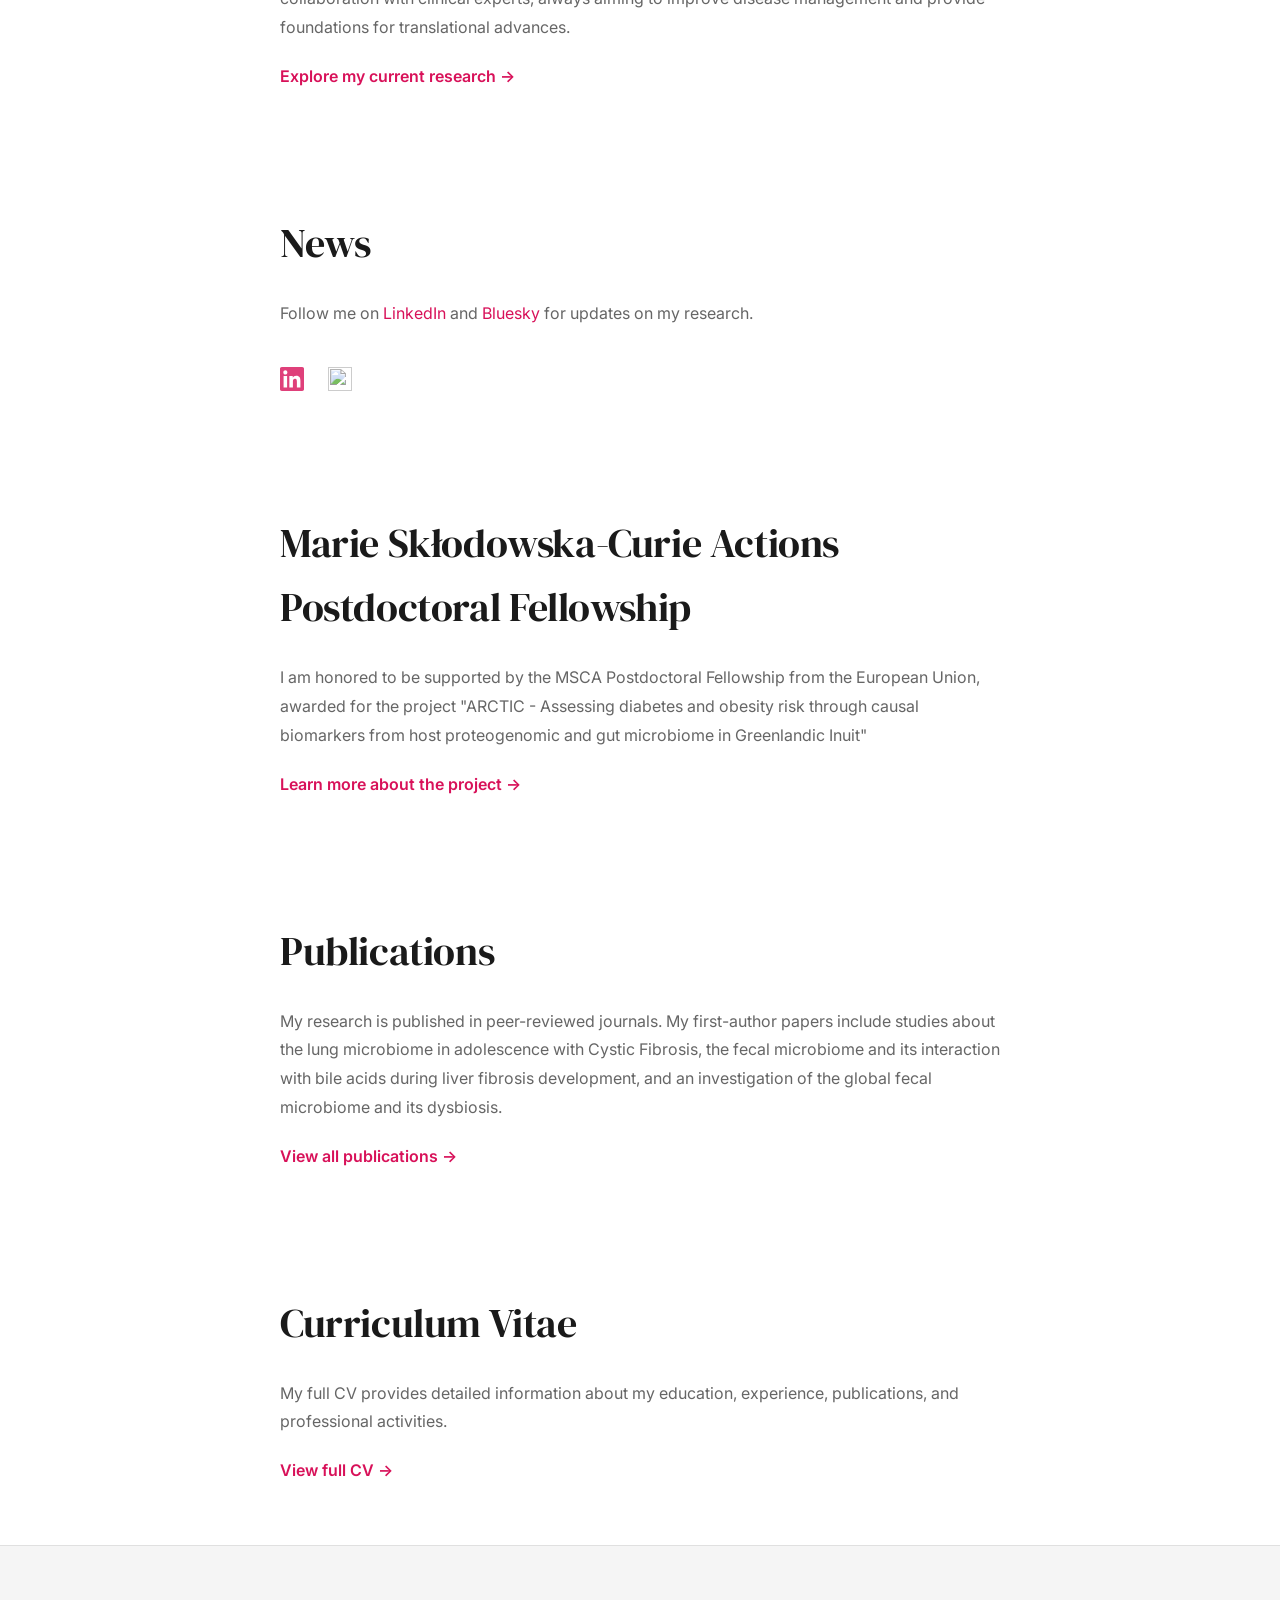
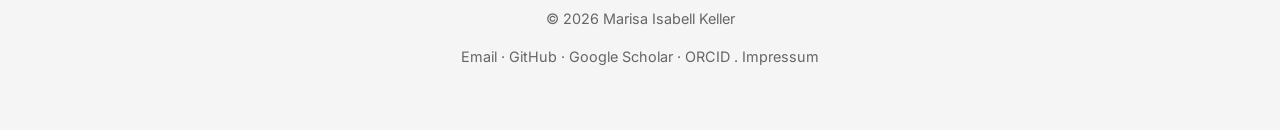
==== commit f79cc814: "Update index.html" ====
--- a/index.html
+++ b/index.html
@@ -91,24 +91,25 @@
     </section>
 
     <!-- News Section -->
-    <section class="flow-section" style="position: relative;">
-      <div class="section-content">
-        <h2>News</h2>
-        <p>Follow me on <a href="YOUR-LINKEDIN-URL" target="_blank" rel="noopener">LinkedIn</a>
-and <a href="YOUR-BLUESKY-URL" target="_blank" rel="noopener">Bluesky</a>
-for updates on my research.</p>
-      </div>
-   <div class="hero-icons">
-          <a href="https://www.linkedin.com/in/marisa-isabell-keller-954705142/" target="_blank" aria-label="LinkedIn">
-              <svg viewBox="0 0 24 24" width="20" height="20" fill="#d81159">
-                <path d="M20.45 20.45h-3.56v-5.57c0-1.33-.02-3.04-1.85-3.04-1.85 0-2.13 1.44-2.13 2.94v5.67h-3.56V9h3.41v1.56h.05c.48-.9 1.63-1.85 3.36-1.85 3.59 0 4.25 2.36 4.25 5.44v6.34zM5.34 7.43c-1.14 0-2.03-.92-2.03-2.04 0-1.12.89-2.04 2.03-2.04 1.13 0 2.04.92 2.04 2.04 0 1.12-.91 2.04-2.04 2.04zm1.76 13.02H3.58V9h3.52v11.45zM22.22 0H1.78C.8 0 0 .77 0 1.72v20.56C0 23.23.8 24 1.78 24h20.44c.98 0 1.78-.77 1.78-1.72V1.72C24 .77 23.2 0 22.22 0z"/>
-              </svg>
-            </a>
-            <a href="https://bsky.app/profile/maelschermarisa.bsky.social" target="_blank" aria-label="Bluesky">
-              <img src="https://cdn.simpleicons.org/bluesky/d81159" alt="">
-            </a
-      </div>
-    </section>
+<section class="flow-section" style="position: relative;">
+  <div class="section-content">
+    <h2>News</h2>
+    <p>Follow me on <a href="https://www.linkedin.com/in/marisa-isabell-keller-954705142/" target="_blank" rel="noopener">LinkedIn</a>
+    and <a href="https://bsky.app/profile/maelschermarisa.bsky.social" target="_blank" rel="noopener">Bluesky</a>
+    for updates on my research.</p>
+
+    <div class="hero-icons">
+      <a href="https://www.linkedin.com/in/marisa-isabell-keller-954705142/" target="_blank" rel="noopener" aria-label="LinkedIn">
+        <svg viewBox="0 0 24 24" width="20" height="20" fill="#d81159">
+          <path d="M20.45 20.45h-3.56v-5.57c0-1.33-.02-3.04-1.85-3.04-1.85 0-2.13 1.44-2.13 2.94v5.67h-3.56V9h3.41v1.56h.05c.48-.9 1.630-1.85 3.36-1.85 3.59 0 4.25 2.36 4.25 5.44v6.34zM5.34 7.43c-1.14 0-2.03-.92-2.03-2.04 0-1.12.89-2.04 2.03-2.04 1.13 0 2.04.92 2.04 2.04 0 1.12-.91 2.04-2.04 2.04zm1.76 13.02H3.58V9h3.52v11.45zM22.22 0H1.78C.8 0 0 .77 0 1.72v20.56C0 23.23.8 24 1.78 24h20.44c.98 0 1.78-.77 1.78-1.72V1.72C24 .77 23.2 0 22.22 0z"/>
+        </svg>
+      </a>
+      <a href="https://bsky.app/profile/maelschermarisa.bsky.social" target="_blank" rel="noopener" aria-label="Bluesky">
+        <img src="https://cdn.simpleicons.org/bluesky/d81159" alt="" width="20" height="20">
+      </a>
+    </div>
+  </div>
+</section>
 
     <!-- MSCA-PF Section -->
     <section class="flow-section light" style="position: relative;">
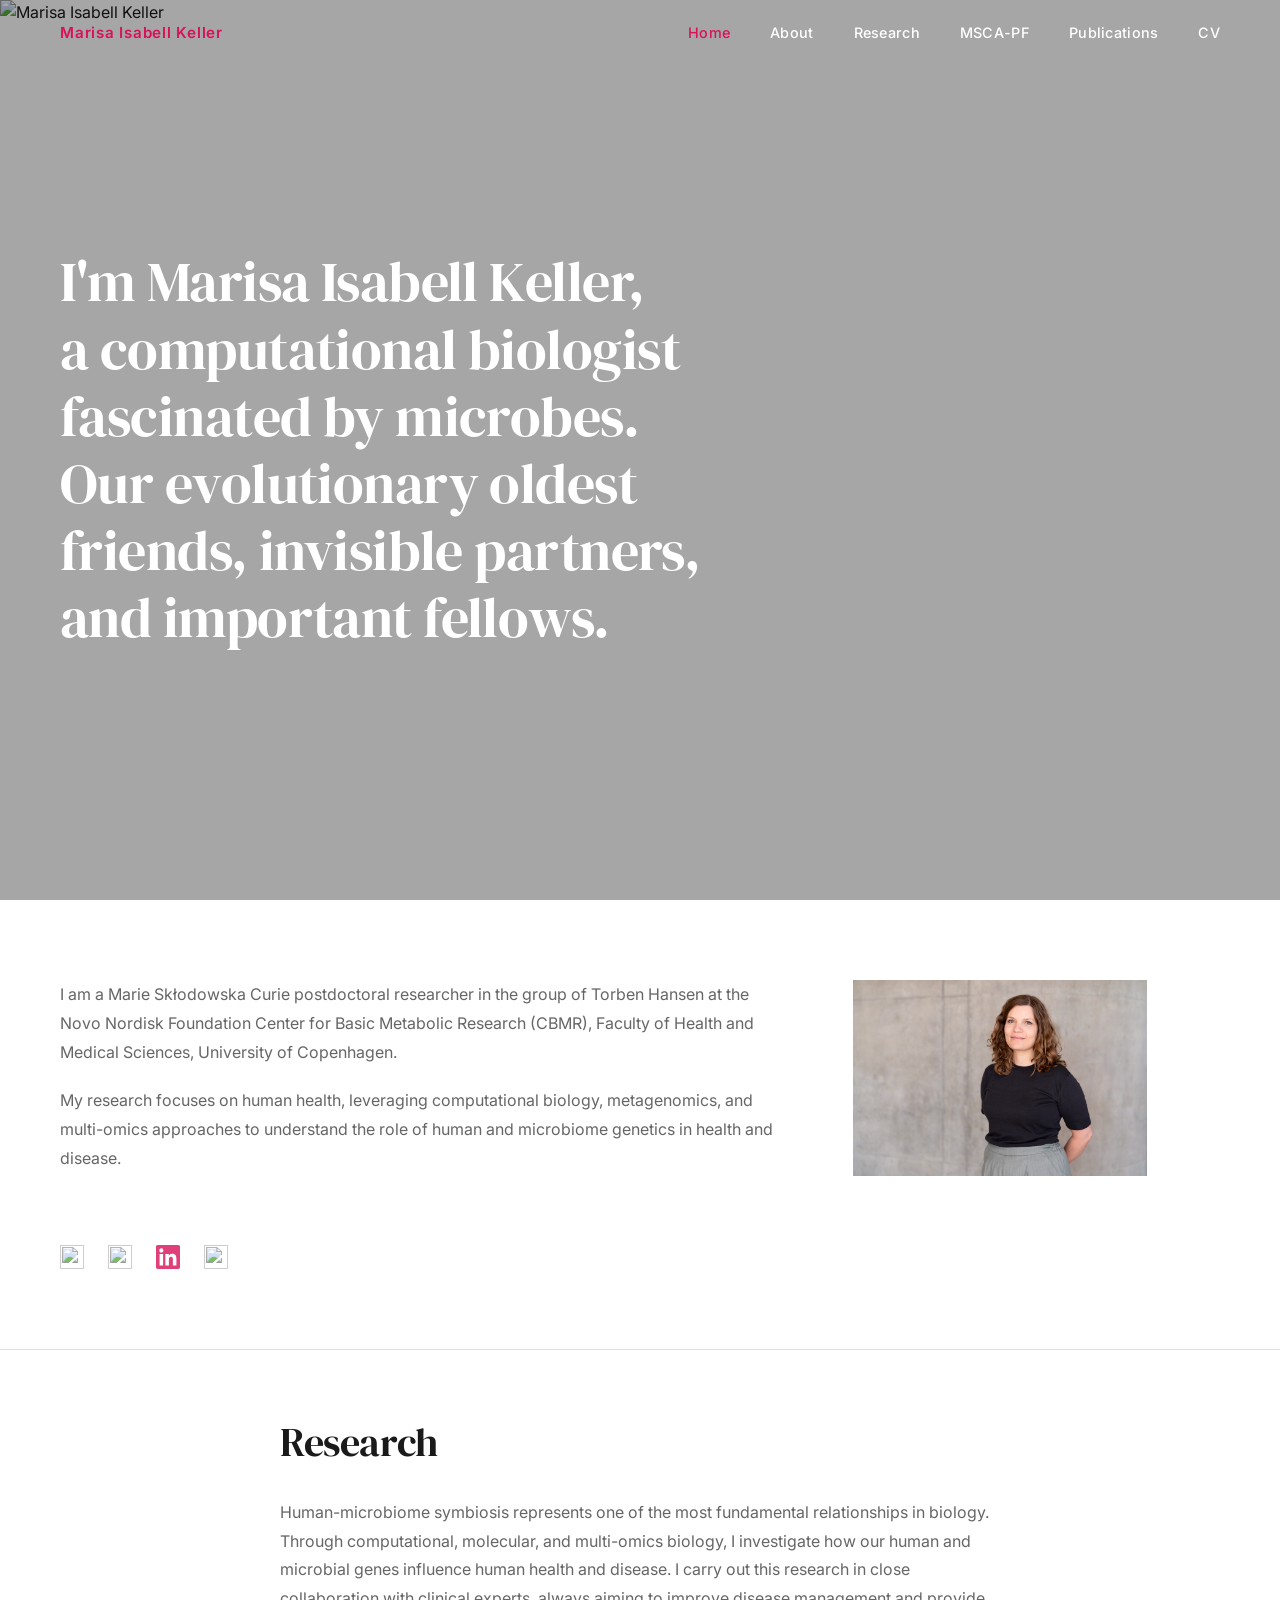
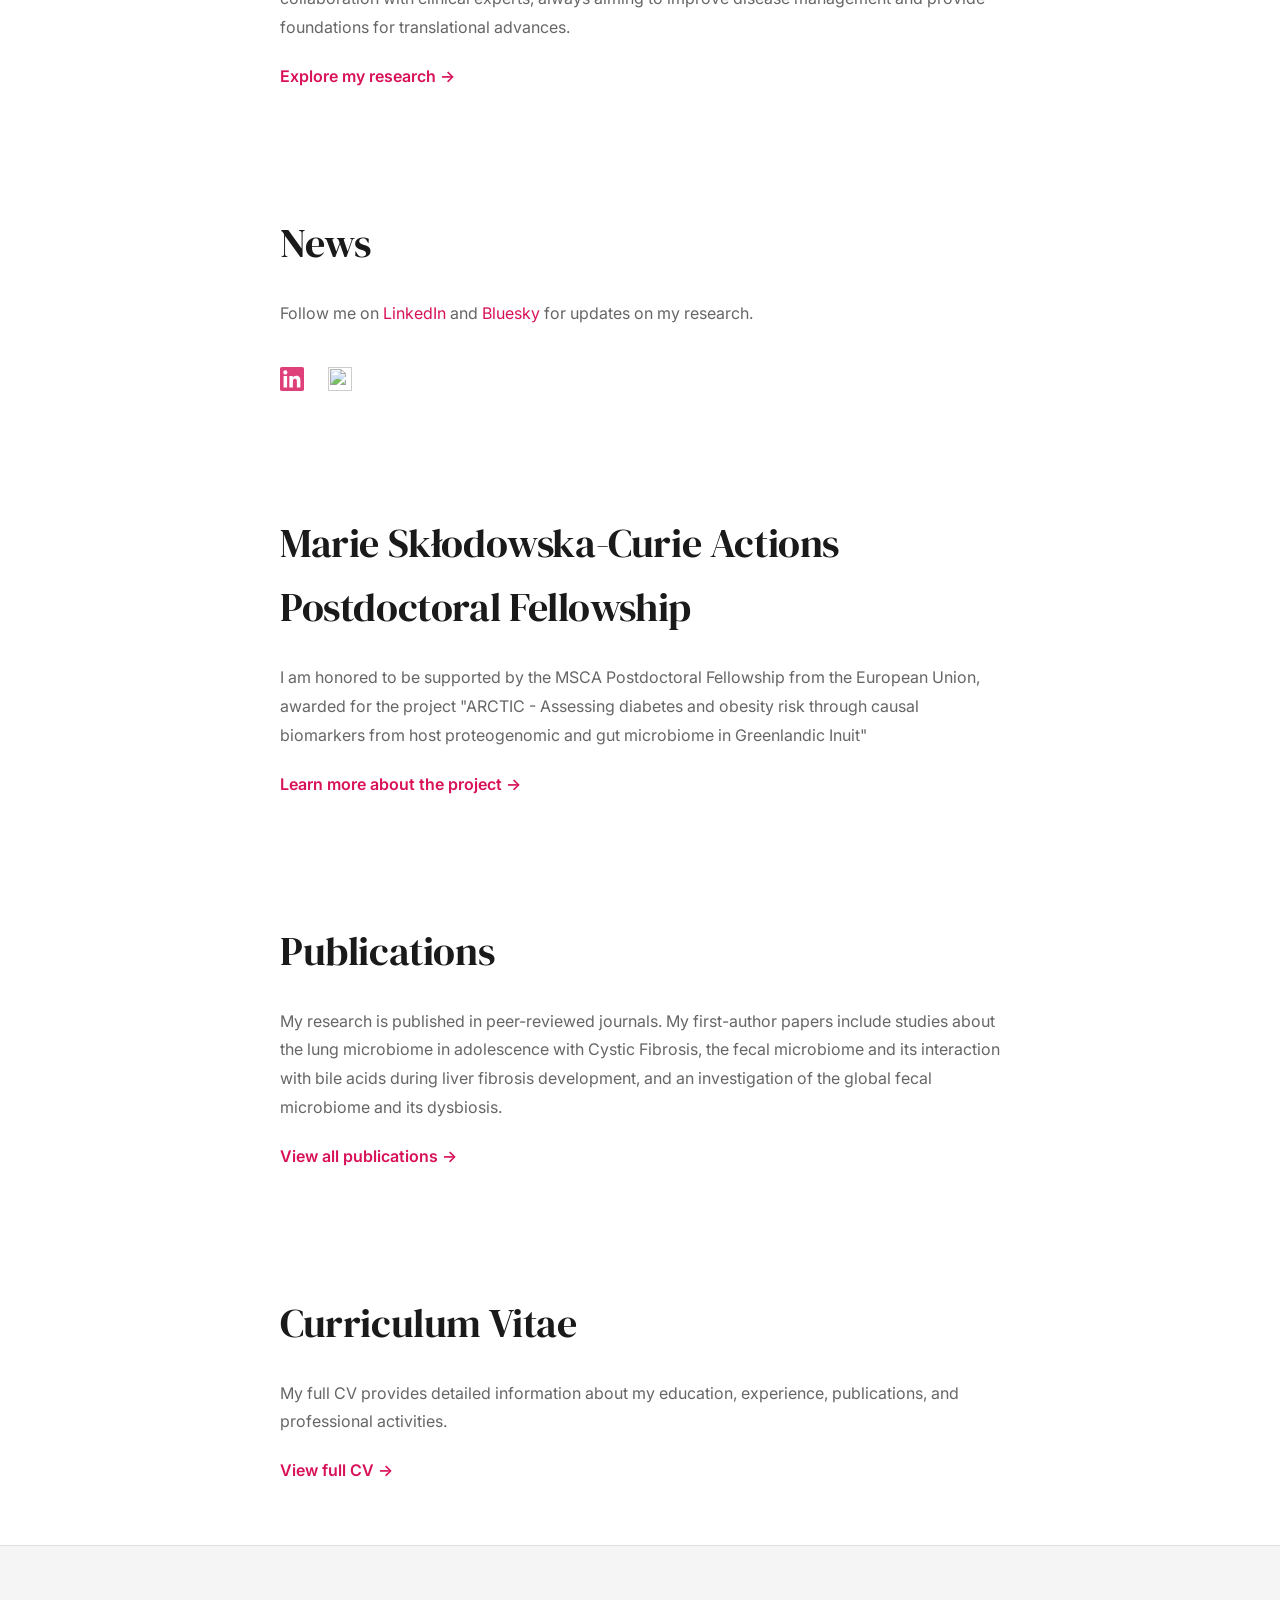
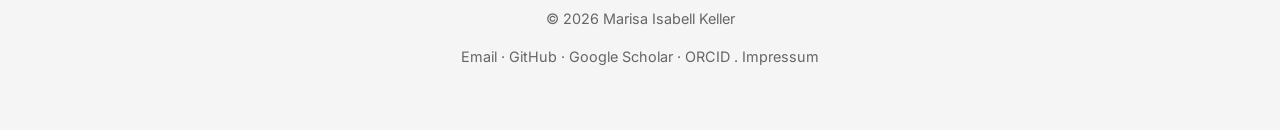
==== commit e83f4cbc: "Update research link text for clarity" ====
--- a/index.html
+++ b/index.html
@@ -84,7 +84,7 @@
           I carry out this research in close collaboration with clinical experts, always aiming to improve disease management and provide foundations for translational advances. 
         </p>
         <p>
-         <a href="publications.html" class="link-arrow">Explore my current research →</a>
+         <a href="publications.html" class="link-arrow">Explore my research →</a>
         </p>
       </div>
       <a href="research.html" class="section-overlay-link" aria-hidden="true" tabindex="-1"></a>
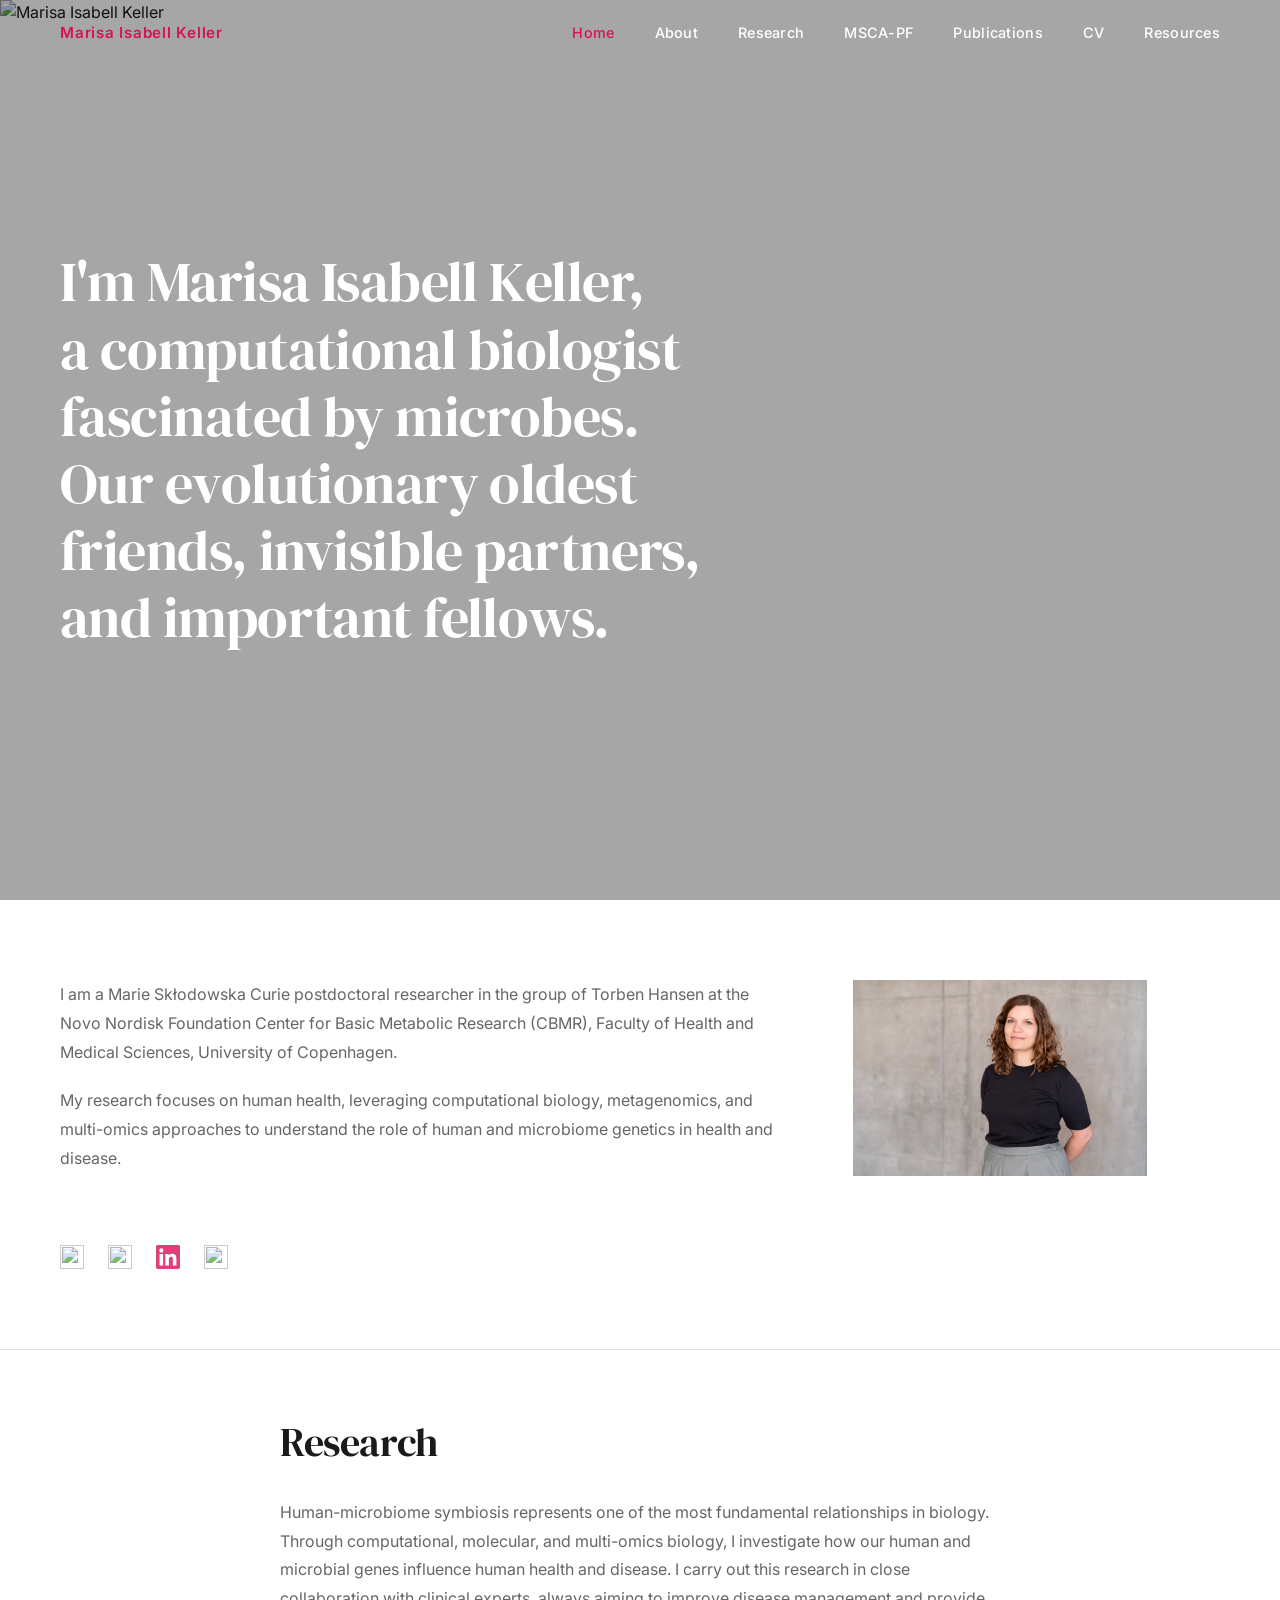
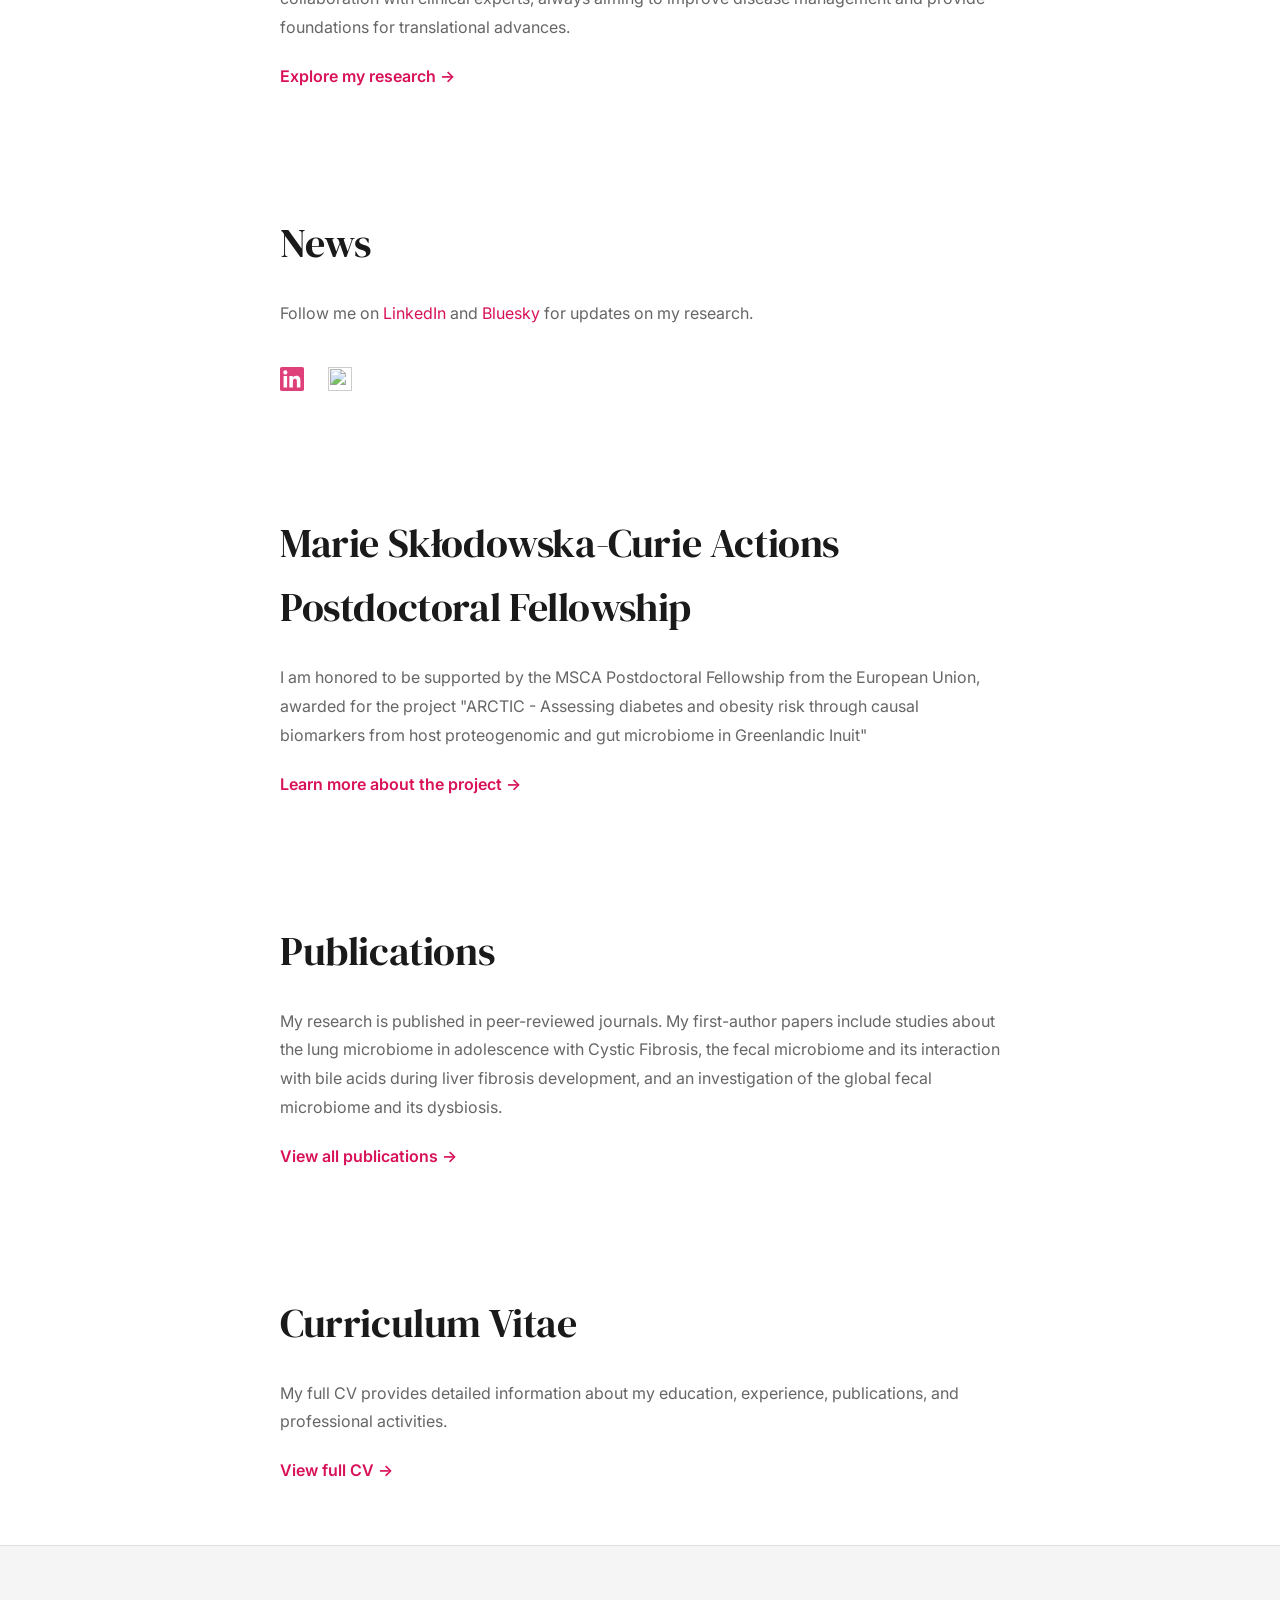
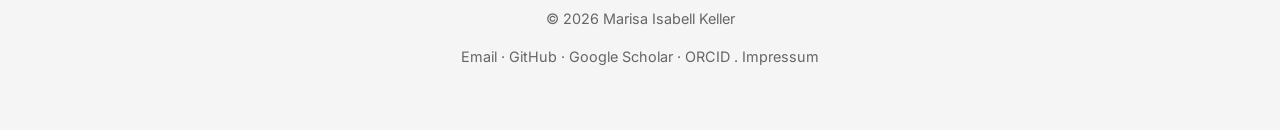
==== commit 87c71b8b: "Add Resources page with the Colorful Poo Collection Add resources.html with two free colorful poo il" ====
--- a/index.html
+++ b/index.html
@@ -26,6 +26,7 @@
       <a href="msca-pf.html" class="nav-link">MSCA-PF</a>
       <a href="publications.html" class="nav-link">Publications</a>
       <a href="cv.html" class="nav-link">CV</a>
+      <a href="resources.html" class="nav-link">Resources</a>
     </div>
   </nav>
 
--- a/style.css
+++ b/style.css
@@ -192,12 +192,15 @@
     display: flex;
   }
   .nav-links .nav-link {
-    color: white;                   /* ← was var(--text), needs to show on hero */
+    color: var(--accent);                   /* ← was var(--text), needs to show on hero */
     font-size: 1rem;
   }
   .nav-links .nav-link.nav-active {
     color: var(--accent);
   }
+   .site-nav--scrolled .nav-links--open {
+  background: var(--background);
+}
 }
 
 /* ============================================
@@ -657,7 +660,7 @@
   }
 
   .hero-title {
-    font-size: 2rem;
+    font-size: 1.6rem;
   }
 
   .hero-text-container {
@@ -737,7 +740,7 @@
   }
 
   .hero-title {
-    font-size: 1.5rem;
+    font-size: 1.2rem;
     line-height: 1.3;
   }
 
@@ -1033,3 +1036,116 @@
 .pub-authors strong {
   color: var(--accent);
 }
+
+/* ============================================
+   RESOURCES PAGE
+   ============================================ */
+
+.resource-grid {
+  display: grid;
+  grid-template-columns: repeat(auto-fit, minmax(260px, 1fr));
+  gap: 32px;
+  margin: 48px 0;
+}
+
+.resource-card {
+  margin: 0;
+  border: 1px solid var(--border);
+  background: var(--background);
+}
+
+.resource-image {
+  aspect-ratio: 1 / 1;
+  display: flex;
+  align-items: center;
+  justify-content: center;
+  padding: 24px;
+  background: var(--beige);
+}
+
+.resource-image img {
+  max-width: 100%;
+  max-height: 100%;
+  object-fit: contain;
+}
+
+.resource-card figcaption {
+  display: flex;
+  flex-direction: column;
+  gap: 4px;
+  padding: 20px 24px 24px;
+}
+
+.resource-title {
+  font-weight: 600;
+  color: var(--text);
+}
+
+.resource-meta {
+  font-size: 0.85rem;
+  color: var(--text-light);
+}
+
+.inner-content a.resource-download {
+  margin-top: 12px;
+  font-weight: 500;
+  color: var(--accent);
+}
+
+.license-box {
+  padding: 32px;
+  background: var(--beige);
+}
+
+.license-box h3 {
+  font-family: 'DM Serif Display', serif;
+  font-size: 1.4rem;
+  font-weight: 400;
+  margin: 0 0 16px 0;
+}
+
+.license-box h3:not(:first-child) {
+  margin-top: 32px;
+}
+
+.inner-content .license-box a {
+  color: var(--accent);
+}
+
+.credit-line {
+  display: flex;
+  align-items: center;
+  gap: 12px;
+  flex-wrap: wrap;
+}
+
+.credit-line code {
+  flex: 1 1 280px;
+  font-family: inherit;
+  font-size: 0.95rem;
+  padding: 12px 16px;
+  background: var(--background);
+  border: 1px solid var(--border);
+}
+
+.credit-copy {
+  font-family: inherit;
+  font-size: 0.9rem;
+  font-weight: 500;
+  padding: 12px 20px;
+  border: none;
+  background: var(--accent);
+  color: white;
+  cursor: pointer;
+  transition: background 0.3s ease;
+}
+
+.credit-copy:hover {
+  background: var(--accent-hover);
+}
+
+@media (max-width: 480px) {
+  .license-box {
+    padding: 24px 20px;
+  }
+}
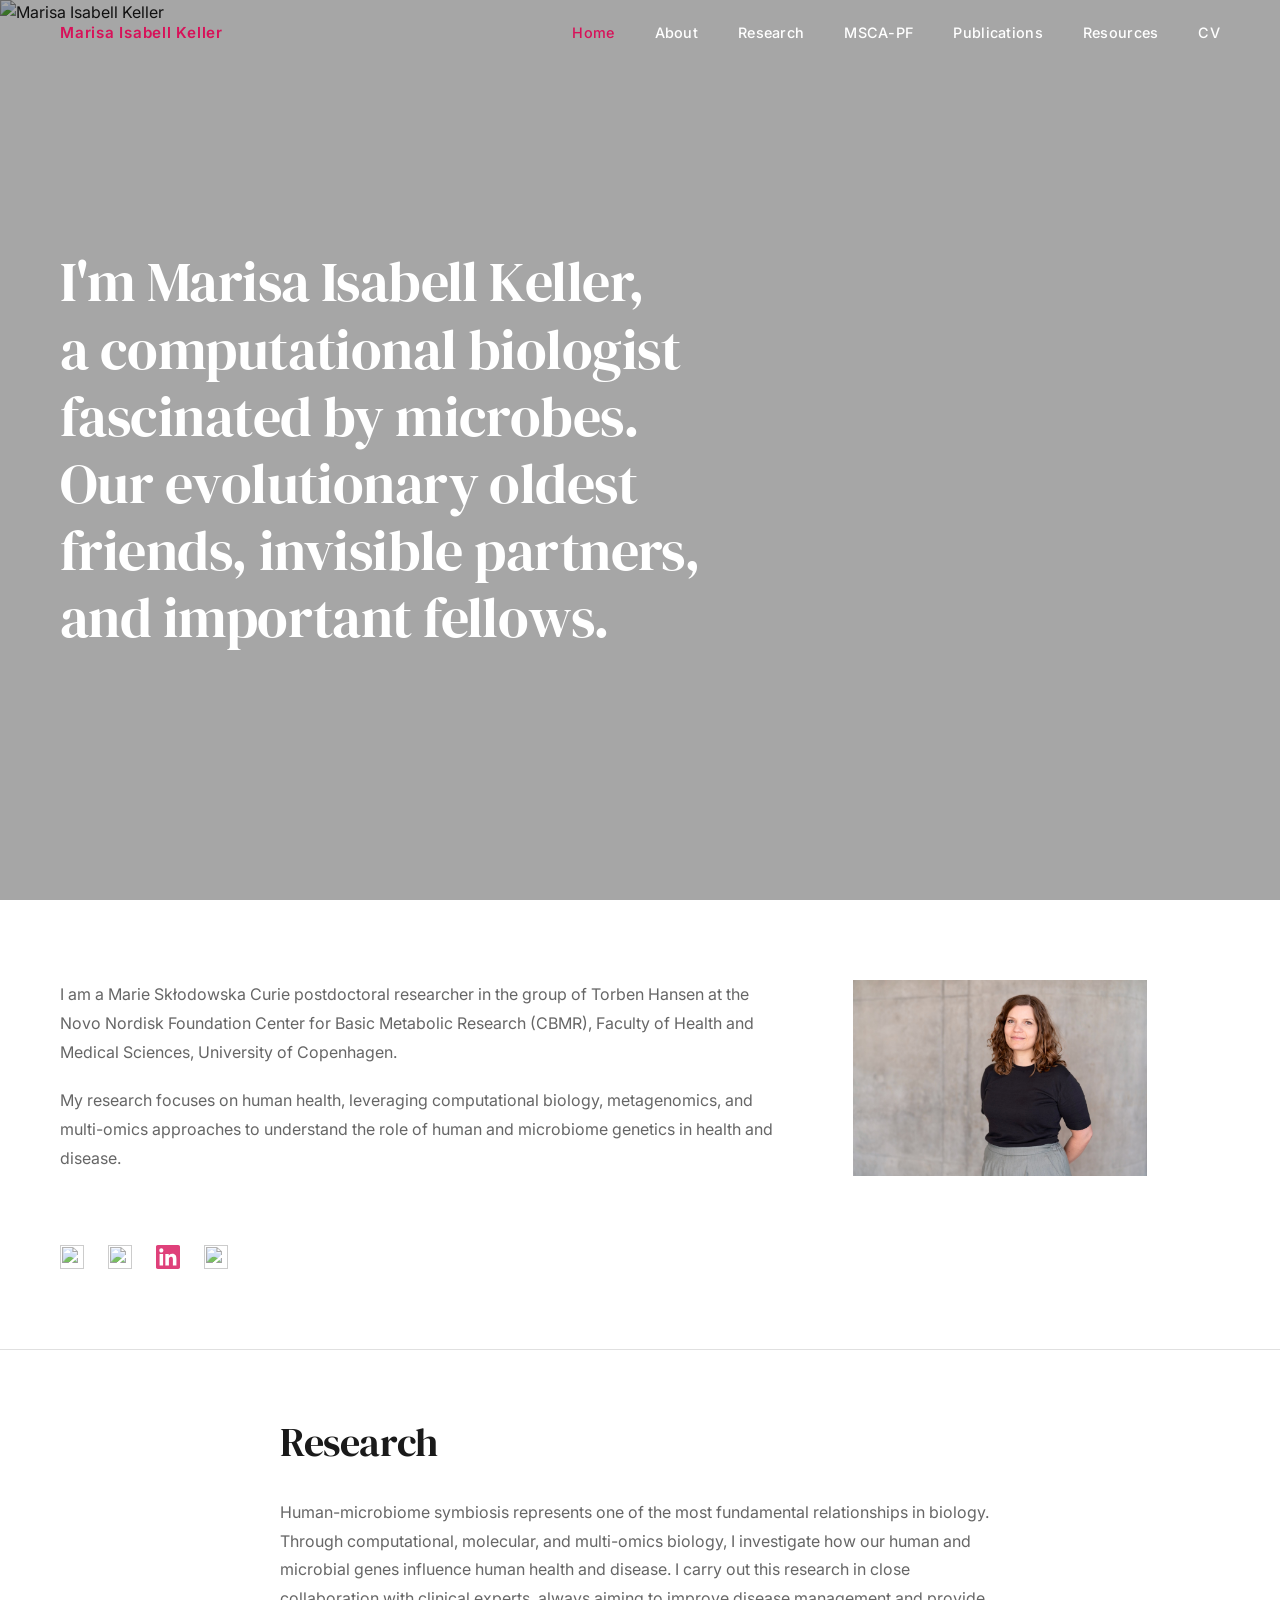
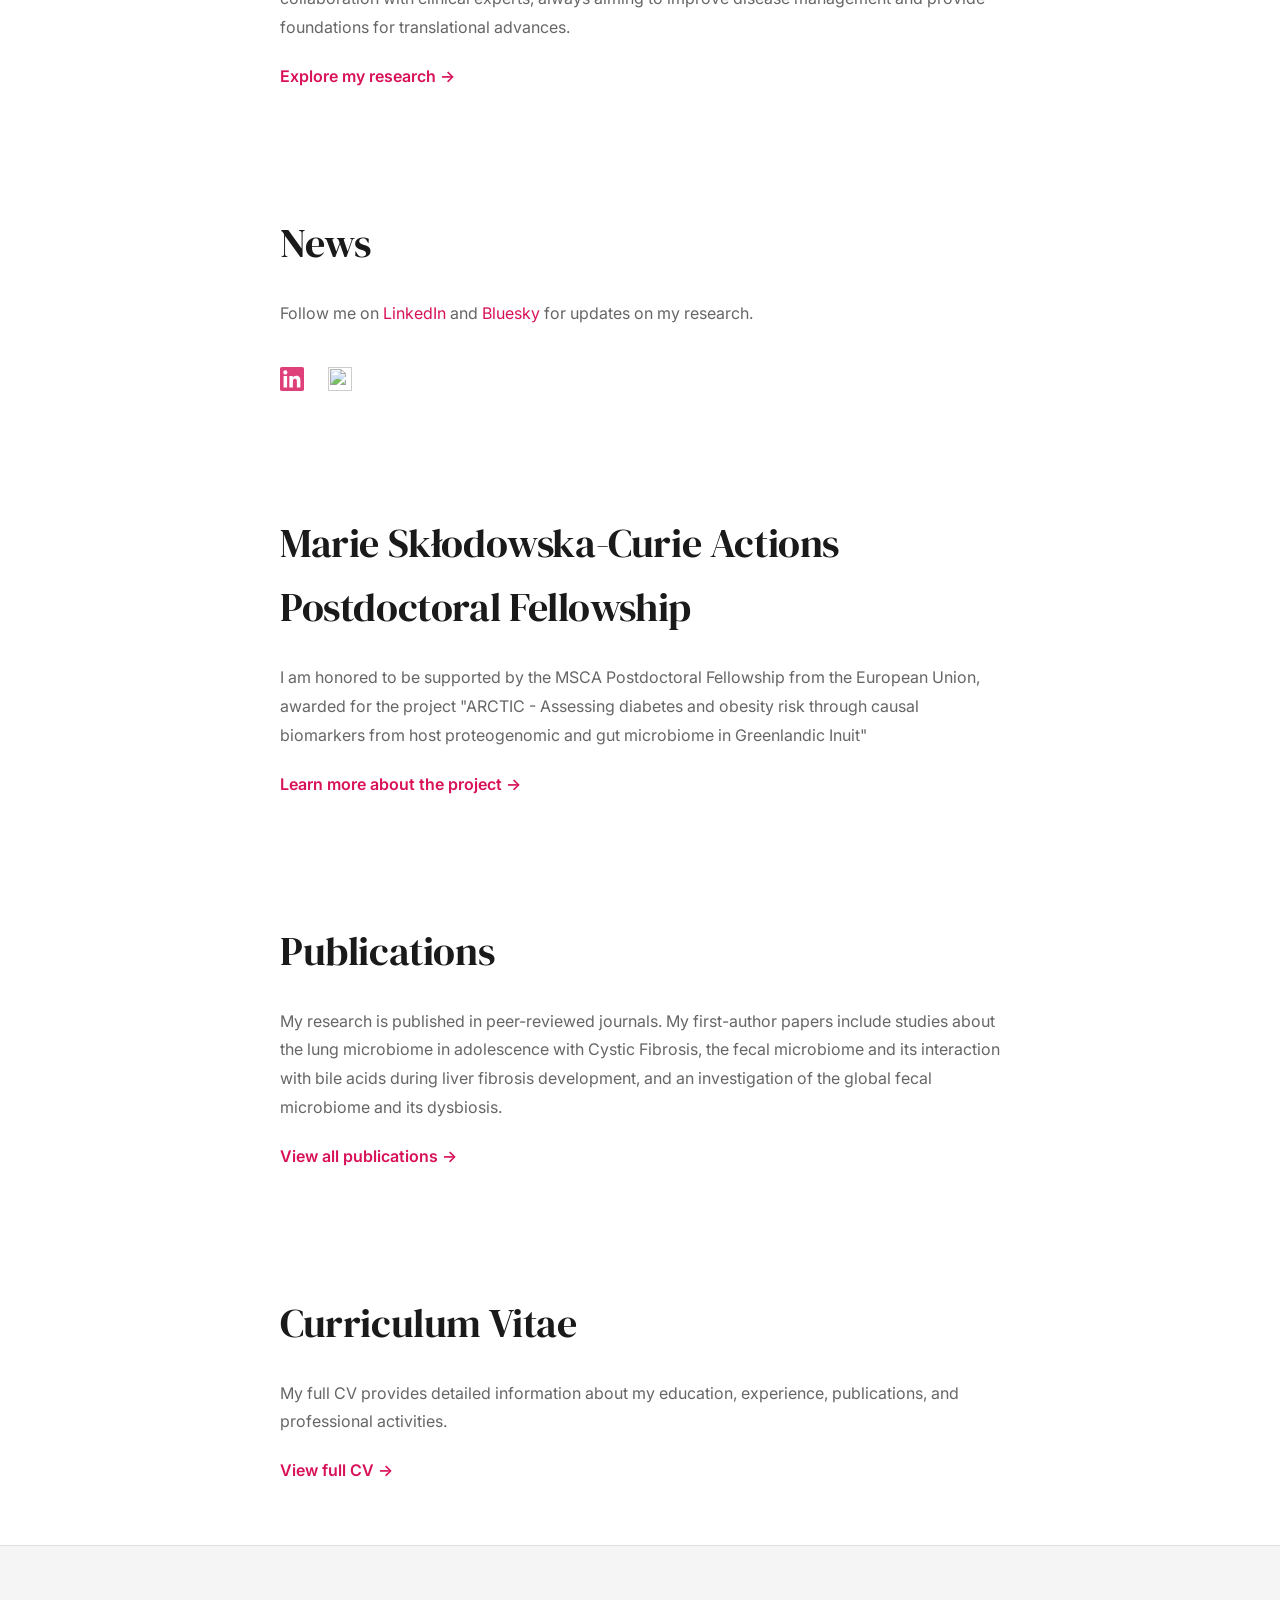
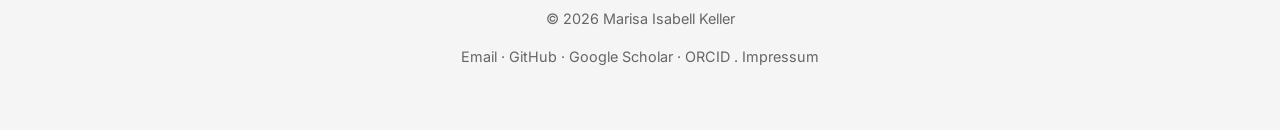
==== commit fccbe7e9: "Move CV to the end of the navigation menu Co-Authored-By: Claude Opus 5.5 <noreply@anthropic.com>" ====
--- a/index.html
+++ b/index.html
@@ -25,8 +25,8 @@
       <a href="research.html" class="nav-link">Research</a>
       <a href="msca-pf.html" class="nav-link">MSCA-PF</a>
       <a href="publications.html" class="nav-link">Publications</a>
+      <a href="resources.html" class="nav-link">Resources</a>
       <a href="cv.html" class="nav-link">CV</a>
-      <a href="resources.html" class="nav-link">Resources</a>
     </div>
   </nav>
 
--- a/style.css
+++ b/style.css
@@ -248,8 +248,8 @@
   bottom: 12px;
   right: 16px;
   z-index: 2;
-  font-size: 0.6rem;
-  color: rgba(255, 255, 255, 0.7);
+  font-size: 0.8rem;
+  color: rgba(255, 255, 255, 0.8);
   text-decoration: none;
   letter-spacing: 0.02em;
   transition: color 0.3s ease;
@@ -1043,9 +1043,9 @@
 
 .resource-grid {
   display: grid;
-  grid-template-columns: repeat(auto-fit, minmax(260px, 1fr));
-  gap: 32px;
-  margin: 48px 0;
+  grid-template-columns: repeat(auto-fill, minmax(180px, 220px));
+  gap: 24px;
+  margin: 40px 0;
 }
 
 .resource-card {
@@ -1059,7 +1059,7 @@
   display: flex;
   align-items: center;
   justify-content: center;
-  padding: 24px;
+  padding: 16px;
   background: var(--beige);
 }
 
@@ -1073,7 +1073,8 @@
   display: flex;
   flex-direction: column;
   gap: 4px;
-  padding: 20px 24px 24px;
+  padding: 14px 16px 16px;
+  font-size: 0.9rem;
 }
 
 .resource-title {
@@ -1082,12 +1083,12 @@
 }
 
 .resource-meta {
-  font-size: 0.85rem;
+  font-size: 0.75rem;
   color: var(--text-light);
 }
 
 .inner-content a.resource-download {
-  margin-top: 12px;
+  margin-top: 8px;
   font-weight: 500;
   color: var(--accent);
 }
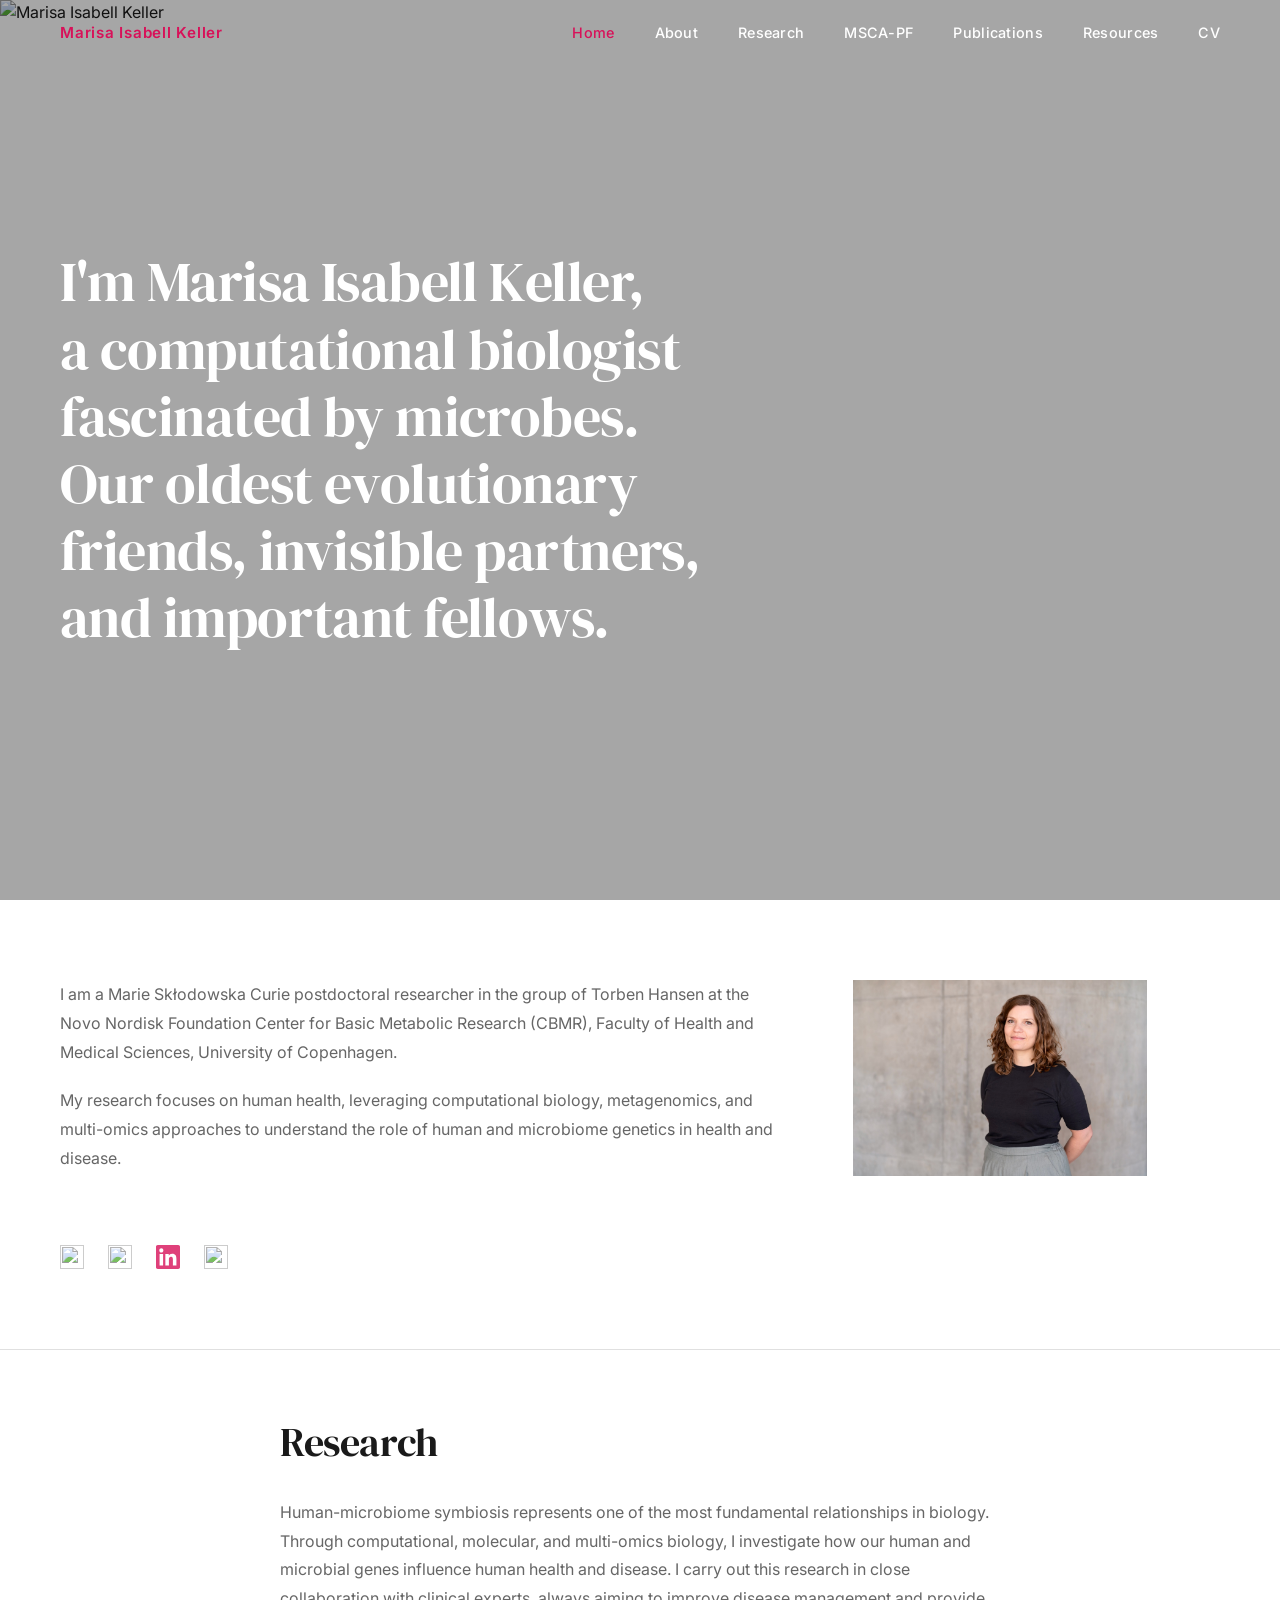
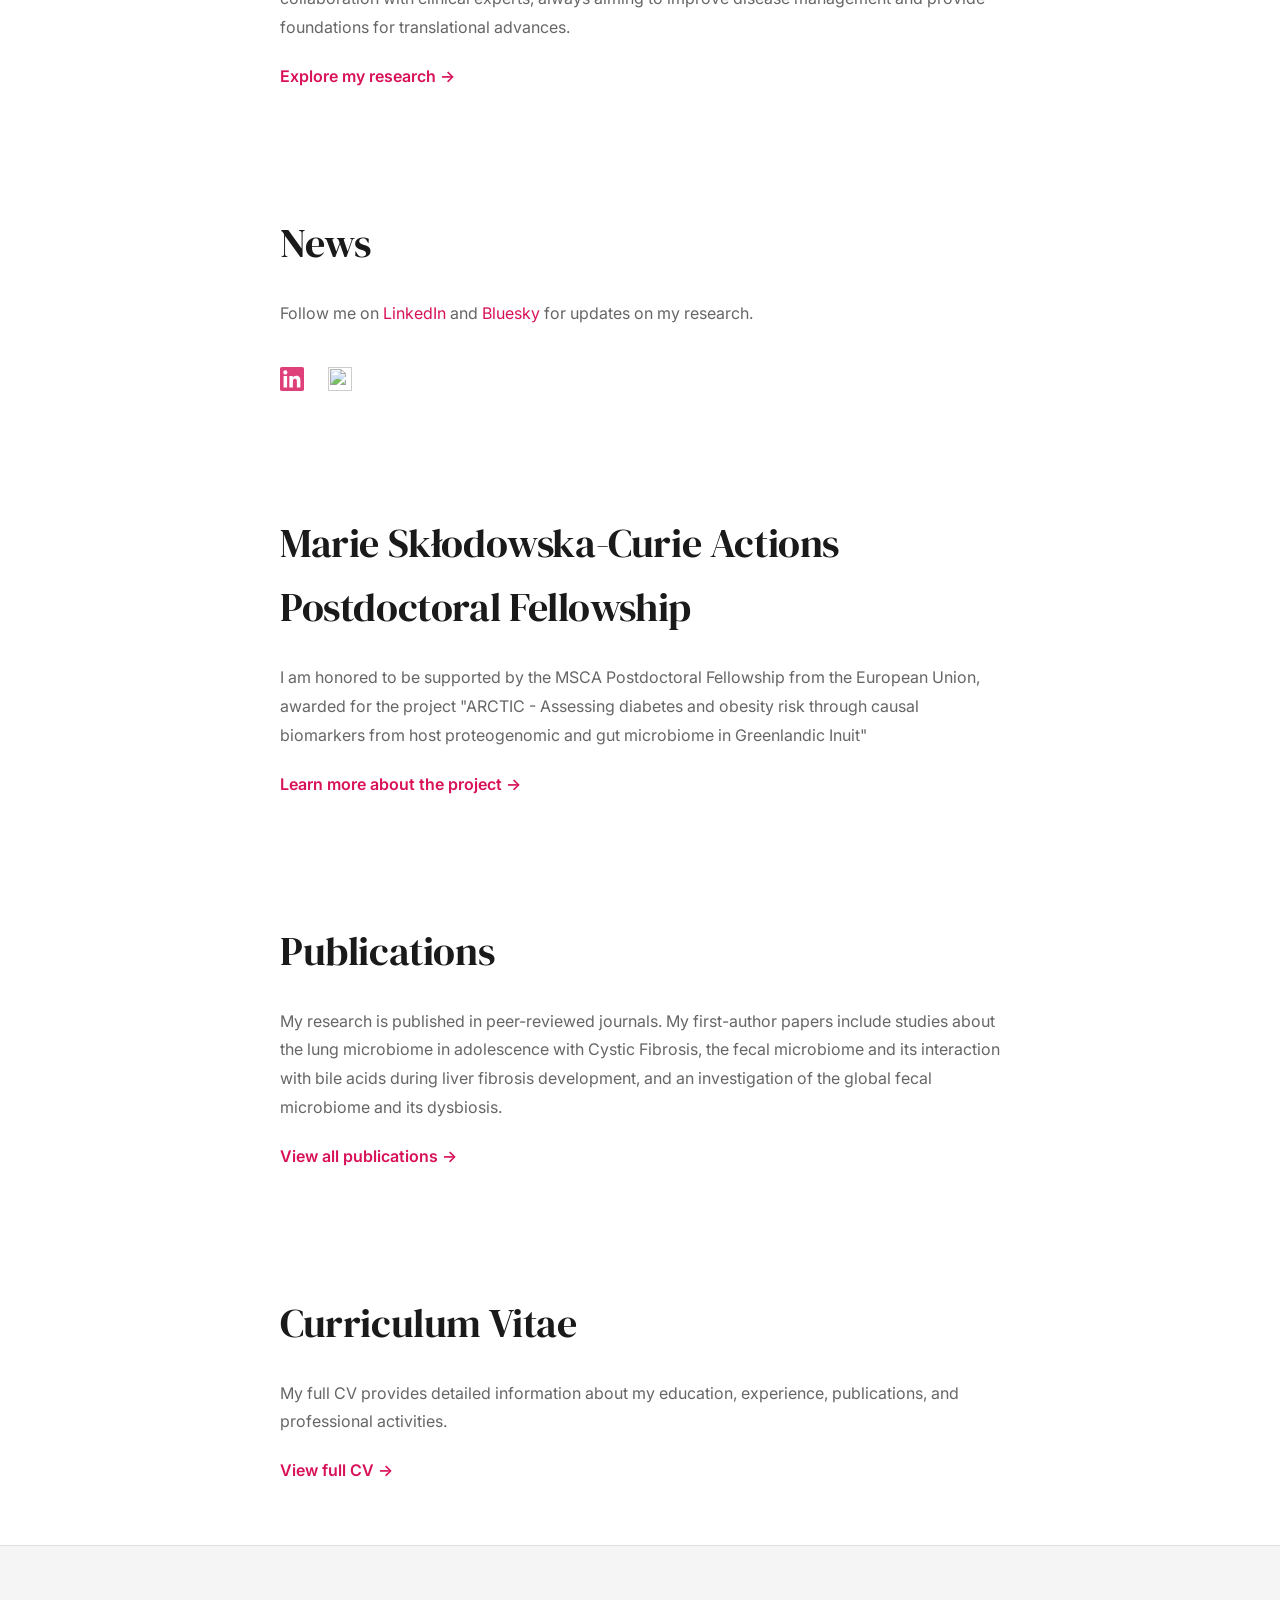
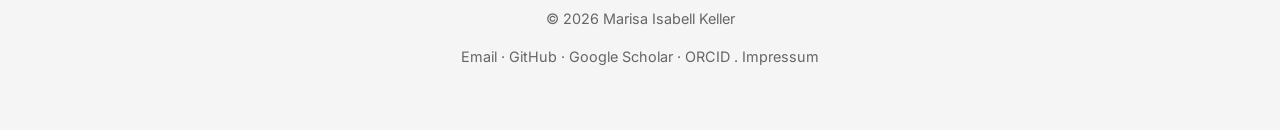
==== commit dd1a3ea8: "Update hero title text for clarity" ====
--- a/index.html
+++ b/index.html
@@ -36,7 +36,7 @@
     <div class="hero-overlay"></div>
     
     <div class="hero-text-container">
-      <h1 class="hero-title">I'm Marisa Isabell Keller,<br>a computational biologist fascinated by microbes. Our evolutionary oldest friends, invisible partners, and important fellows.</h1>
+      <h1 class="hero-title">I'm Marisa Isabell Keller,<br>a computational biologist fascinated by microbes. Our oldest evolutionary friends, invisible partners, and important fellows.</h1>
     </div>
   </section>
 
